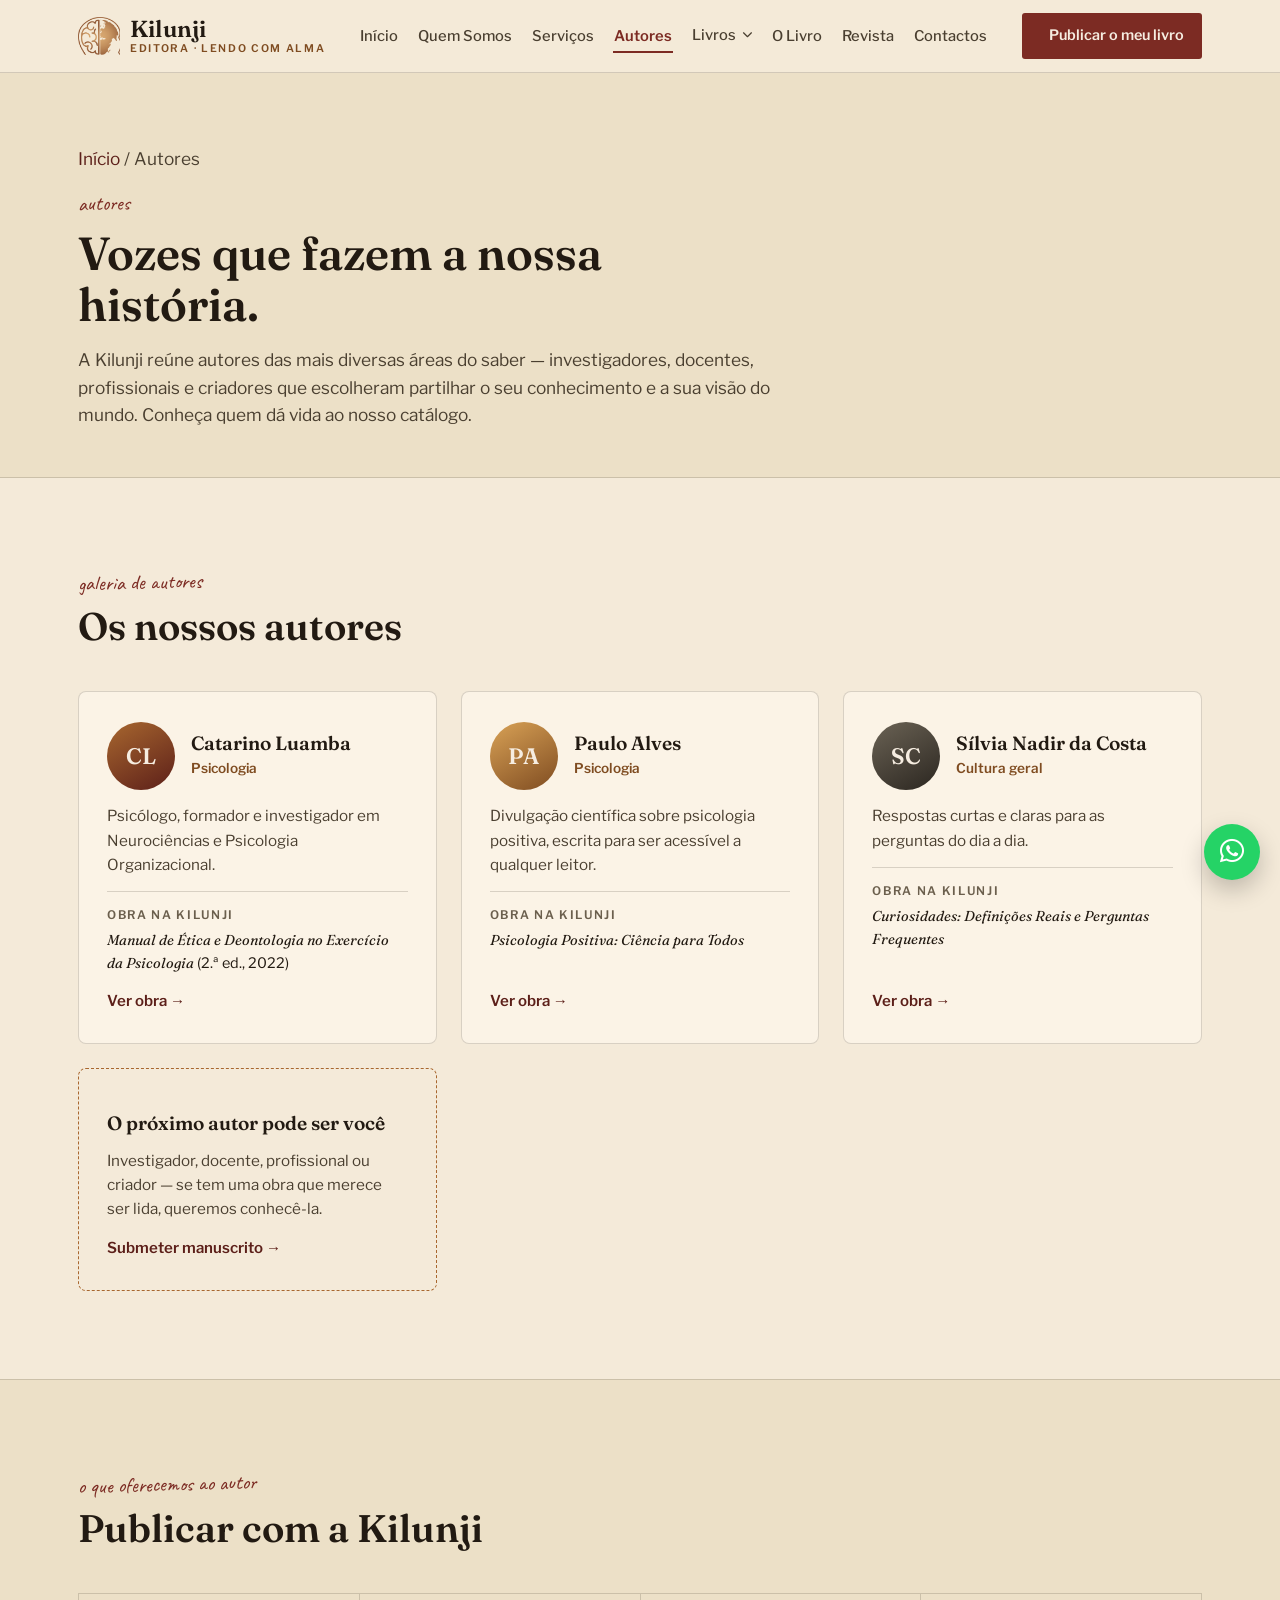
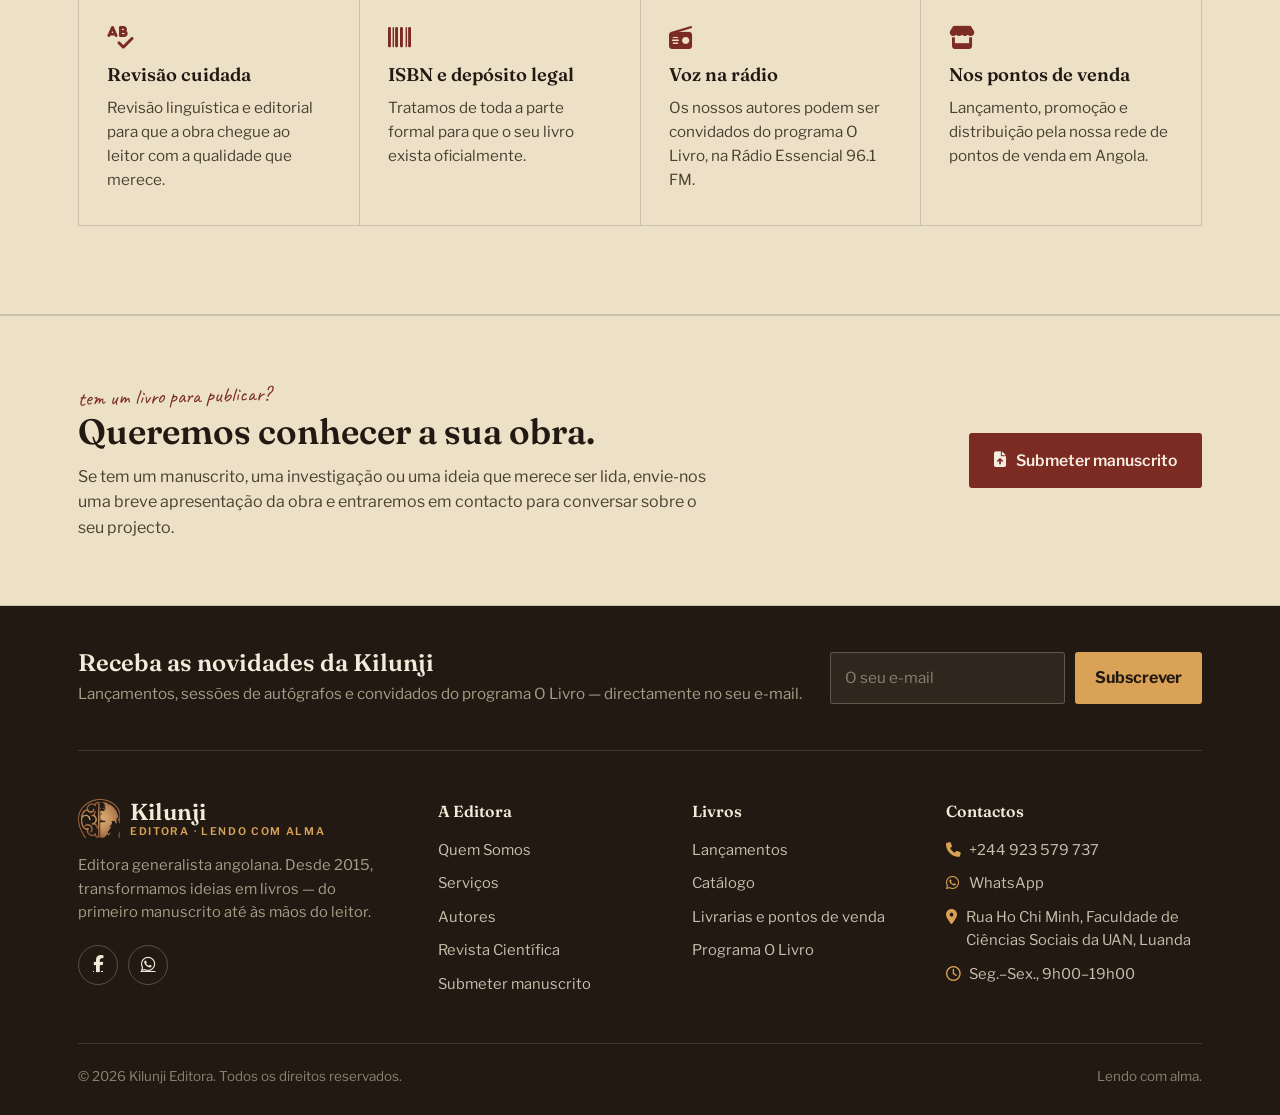
==== autores.html @ 5f930345 "Novas funcionalidades do documento" ====
<!DOCTYPE html>
<html lang="pt-AO">
<head>
<meta charset="UTF-8">
<meta name="viewport" content="width=device-width, initial-scale=1.0">
<title>Autores | Kilunji Editora</title>
<meta name="description" content="Conheça os autores da Kilunji Editora — investigadores, docentes, profissionais e criadores. Tem um livro para publicar? Submeta o seu manuscrito.">
<meta name="theme-color" content="#221a12">
<meta property="og:type" content="website">
<meta property="og:site_name" content="Kilunji Editora">
<meta property="og:locale" content="pt_AO">
<meta property="og:title" content="Autores | Kilunji Editora">
<meta property="og:description" content="Conheça os autores da Kilunji Editora — investigadores, docentes, profissionais e criadores. Tem um livro para publicar? Submeta o seu manuscrito.">
<meta property="og:image" content="assets/img/logo-icon.png">
<link rel="icon" type="image/png" href="assets/img/favicon.png">
<link rel="preconnect" href="https://fonts.googleapis.com">
<link rel="preconnect" href="https://fonts.gstatic.com" crossorigin>
<link href="https://fonts.googleapis.com/css2?family=Fraunces:ital,opsz,wght@0,9..144,400;0,9..144,500;0,9..144,600;1,9..144,500&family=Libre+Franklin:wght@400;500;600;700&family=Caveat:wght@500;600&display=swap" rel="stylesheet">
<link rel="stylesheet" href="https://cdnjs.cloudflare.com/ajax/libs/font-awesome/6.5.2/css/all.min.css" referrerpolicy="no-referrer">
<link rel="stylesheet" href="assets/css/style.css">
</head>
<body>
<a class="skip-link" href="#conteudo">Saltar para o conteúdo</a>
<header class="site-header">
  <nav class="nav" aria-label="Menu principal">
    <a href="index.html" class="brand" aria-label="Kilunji Editora — página inicial">
      <img class="brand-icon" src="assets/img/logo-icon.png" alt="" width="42" height="38">
      <span class="brand-text"><b>Kilunji</b><small>Editora · lendo com alma</small></span>
    </a>
    <ul class="nav-links" id="navLinks">
      <li><a href="index.html">Início</a></li>
      <li><a href="sobre.html">Quem Somos</a></li>
      <li><a href="servicos.html">Serviços</a></li>
      <li><a href="autores.html" class="active" aria-current="page">Autores</a></li>
      <li class="has-sub">
        <button type="button" class="sub-toggle" aria-expanded="false" aria-controls="sub-livros">Livros <i class="fa-solid fa-chevron-down" aria-hidden="true"></i></button>
        <ul class="sub-menu" id="sub-livros">
          <li><a href="lancamentos.html"><i class="fa-solid fa-star" aria-hidden="true"></i><span>Lançamentos<small>Novidades e destaques</small></span></a></li>
          <li><a href="catalogo.html"><i class="fa-solid fa-book-open" aria-hidden="true"></i><span>Catálogo completo<small>Todos os títulos Kilunji</small></span></a></li>
          <li><a href="livrarias.html"><i class="fa-solid fa-mug-hot" aria-hidden="true"></i><span>Livrarias e pontos de venda<small>Books and Coffee e parceiros</small></span></a></li>
        </ul>
      </li>
      <li><a href="programa-o-livro.html">O Livro</a></li>
      <li><a href="revista.html">Revista</a></li>
      <li><a href="contacto.html">Contactos</a></li>
      <li class="mobile-cta"><a href="submeter-livro.html"><i class="fa-solid fa-feather-pointer" aria-hidden="true"></i> Publicar o meu livro</a></li>
    </ul>
    <a class="nav-cta" href="submeter-livro.html"><i class="fa-solid fa-feather-pointer" aria-hidden="true"></i> Publicar o meu livro</a>
    <button type="button" class="burger" id="burgerBtn" aria-label="Abrir menu" aria-expanded="false" aria-controls="navLinks">
      <i class="fa-solid fa-bars" aria-hidden="true"></i>
    </button>
  </nav>
</header>

<main id="conteudo">

  <div class="page-hero">
    <div class="wrap">
      <p class="breadcrumb"><a href="index.html">Início</a> / Autores</p>
      <span class="kicker">autores</span>
      <h1>Vozes que fazem a nossa história.</h1>
      <p>A Kilunji reúne autores das mais diversas áreas do saber — investigadores, docentes, profissionais e criadores que escolheram partilhar o seu conhecimento e a sua visão do mundo. Conheça quem dá vida ao nosso catálogo.</p>
    </div>
  </div>

  <section>
    <div class="wrap">
      <div class="section-head">
        <span class="kicker">galeria de autores</span>
        <h2>Os nossos autores</h2>
      </div>

      <div class="author-grid">

        <article class="author-card" id="catarino-luamba">
          <div class="author-top">
            <div class="avatar" aria-hidden="true">CL</div>
            <div>
              <h3>Catarino Luamba</h3>
              <p class="area">Psicologia</p>
            </div>
          </div>
          <p class="bio">Psicólogo, formador e investigador em Neurociências e Psicologia Organizacional.</p>
          <p class="works"><span>Obra na Kilunji</span><em>Manual de Ética e Deontologia no Exercício da Psicologia</em> (2.ª ed., 2022)</p>
          <a class="link-arrow" href="lancamentos.html">Ver obra →</a>
        </article>

        <article class="author-card" id="paulo-alves">
          <div class="author-top">
            <div class="avatar" aria-hidden="true" style="background:linear-gradient(150deg, var(--gold), var(--bronze-deep));">PA</div>
            <div>
              <h3>Paulo Alves</h3>
              <p class="area">Psicologia</p>
            </div>
          </div>
          <p class="bio">Divulgação científica sobre psicologia positiva, escrita para ser acessível a qualquer leitor.</p>
          <p class="works"><span>Obra na Kilunji</span><em>Psicologia Positiva: Ciência para Todos</em></p>
          <a class="link-arrow" href="catalogo.html?q=Paulo%20Alves">Ver obra →</a>
        </article>

        <article class="author-card" id="silvia-nadir-da-costa">
          <div class="author-top">
            <div class="avatar" aria-hidden="true" style="background:linear-gradient(150deg, #6b6355, #2b2620);">SC</div>
            <div>
              <h3>Sílvia Nadir da Costa</h3>
              <p class="area">Cultura geral</p>
            </div>
          </div>
          <p class="bio">Respostas curtas e claras para as perguntas do dia a dia.</p>
          <p class="works"><span>Obra na Kilunji</span><em>Curiosidades: Definições Reais e Perguntas Frequentes</em></p>
          <a class="link-arrow" href="catalogo.html?q=Curiosidades">Ver obra →</a>
        </article>

        <article class="author-card invite">
          <i class="fa-solid fa-feather-pointer" aria-hidden="true"></i>
          <h3>O próximo autor pode ser você</h3>
          <p class="bio">Investigador, docente, profissional ou criador — se tem uma obra que merece ser lida, queremos conhecê-la.</p>
          <a class="link-arrow" href="submeter-livro.html">Submeter manuscrito →</a>
        </article>

      </div>
    </div>
  </section>

  <section class="section-alt">
    <div class="wrap">
      <div class="section-head">
        <span class="kicker">o que oferecemos ao autor</span>
        <h2>Publicar com a Kilunji</h2>
      </div>
      <div class="teaser-grid">
        <div class="teaser">
          <i class="fa-solid fa-spell-check" aria-hidden="true"></i>
          <h3>Revisão cuidada</h3>
          <p>Revisão linguística e editorial para que a obra chegue ao leitor com a qualidade que merece.</p>
        </div>
        <div class="teaser">
          <i class="fa-solid fa-barcode" aria-hidden="true"></i>
          <h3>ISBN e depósito legal</h3>
          <p>Tratamos de toda a parte formal para que o seu livro exista oficialmente.</p>
        </div>
        <div class="teaser">
          <i class="fa-solid fa-radio" aria-hidden="true"></i>
          <h3>Voz na rádio</h3>
          <p>Os nossos autores podem ser convidados do programa O Livro, na Rádio Essencial 96.1 FM.</p>
        </div>
        <div class="teaser">
          <i class="fa-solid fa-store" aria-hidden="true"></i>
          <h3>Nos pontos de venda</h3>
          <p>Lançamento, promoção e distribuição pela nossa rede de pontos de venda em Angola.</p>
        </div>
      </div>
    </div>
  </section>

  <section class="cta-band tight">
    <div class="wrap cta-box">
      <div>
        <span class="kicker">tem um livro para publicar?</span>
        <h2>Queremos conhecer a sua obra.</h2>
        <p>Se tem um manuscrito, uma investigação ou uma ideia que merece ser lida, envie-nos uma breve apresentação da obra e entraremos em contacto para conversar sobre o seu projecto.</p>
      </div>
      <div class="btn-actions">
        <a class="btn btn-wine" href="submeter-livro.html"><i class="fa-solid fa-file-arrow-up" aria-hidden="true"></i> Submeter manuscrito</a>
      </div>
    </div>
  </section>

</main>

<footer class="site-footer">
  <div class="wrap">

    <div class="newsletter" id="novidades">
      <div class="newsletter-inner">
        <div>
          <h2>Receba as novidades da Kilunji</h2>
          <p>Lançamentos, sessões de autógrafos e convidados do programa O Livro — directamente no seu e-mail.</p>
        </div>
        <form action="https://formsubmit.co/wilsonvicentelucas@gmail.com" method="POST" data-next="obrigado.html?tipo=novidades">
          <input type="hidden" name="_subject" value="Nova subscrição de novidades — Kilunji">
          <input type="hidden" name="_template" value="table">
          <input type="hidden" name="_captcha" value="false">
          <input type="hidden" name="_next" value="obrigado.html?tipo=novidades">
          <input type="text" name="_honey" class="hp-field" tabindex="-1" autocomplete="off" aria-hidden="true">
          <label for="newsletterEmail" class="visually-hidden">O seu e-mail</label>
          <input type="email" id="newsletterEmail" name="E-mail para novidades" required placeholder="O seu e-mail">
          <button type="submit">Subscrever</button>
        </form>
      </div>
    </div>

    <div class="foot-grid">
      <div class="foot-brand">
        <a href="index.html" class="brand" aria-label="Kilunji Editora — página inicial">
          <img class="brand-icon" src="assets/img/logo-icon.png" alt="" width="42" height="38">
          <span class="brand-text"><b>Kilunji</b><small>Editora · lendo com alma</small></span>
        </a>
        <p>Editora generalista angolana. Desde 2015, transformamos ideias em livros — do primeiro manuscrito até às mãos do leitor.</p>
        <div class="foot-social">
          <a href="https://www.facebook.com/share/19PNBQKD8v/?mibextid=wwXIfr" target="_blank" rel="noopener" aria-label="Facebook da Kilunji"><i class="fa-brands fa-facebook-f"></i></a>
          <a href="https://wa.me/244923579737" target="_blank" rel="noopener" aria-label="WhatsApp da Kilunji"><i class="fa-brands fa-whatsapp"></i></a>
          <!-- Acrescentar quando os links estiverem disponíveis:
          <a href="#" target="_blank" rel="noopener" aria-label="Instagram da Kilunji"><i class="fa-brands fa-instagram"></i></a>
          <a href="#" target="_blank" rel="noopener" aria-label="LinkedIn da Kilunji"><i class="fa-brands fa-linkedin-in"></i></a>
          <a href="#" target="_blank" rel="noopener" aria-label="Programa O Livro no YouTube"><i class="fa-brands fa-youtube"></i></a>
          <a href="#" target="_blank" rel="noopener" aria-label="Programa O Livro no Spotify"><i class="fa-brands fa-spotify"></i></a>
          -->
        </div>
      </div>
      <div>
        <h5>A Editora</h5>
        <ul>
          <li><a href="sobre.html">Quem Somos</a></li>
          <li><a href="servicos.html">Serviços</a></li>
          <li><a href="autores.html">Autores</a></li>
          <li><a href="revista.html">Revista Científica</a></li>
          <li><a href="submeter-livro.html">Submeter manuscrito</a></li>
        </ul>
      </div>
      <div>
        <h5>Livros</h5>
        <ul>
          <li><a href="lancamentos.html">Lançamentos</a></li>
          <li><a href="catalogo.html">Catálogo</a></li>
          <li><a href="livrarias.html">Livrarias e pontos de venda</a></li>
          <li><a href="programa-o-livro.html">Programa O Livro</a></li>
        </ul>
      </div>
      <div>
        <h5>Contactos</h5>
        <ul class="contact-list">
          <li><a href="tel:+244923579737"><i class="fa-solid fa-phone"></i> +244 923 579 737</a></li>
          <li><a href="https://wa.me/244923579737" target="_blank" rel="noopener"><i class="fa-brands fa-whatsapp"></i> WhatsApp</a></li>
          <li><a href="contacto.html#mapa"><i class="fa-solid fa-location-dot"></i> Rua Ho Chi Minh, Faculdade de Ciências Sociais da UAN, Luanda</a></li>
          <li><a href="contacto.html"><i class="fa-regular fa-clock"></i> Seg.–Sex., 9h00–19h00</a></li>
        </ul>
      </div>
    </div>
    <div class="foot-bottom">
      <span>© <span data-year>2026</span> Kilunji Editora. Todos os direitos reservados.</span>
      <span>Lendo com alma.</span>
    </div>
  </div>
</footer>

<a class="wa-float" href="https://wa.me/244923579737" target="_blank" rel="noopener" aria-label="Falar connosco pelo WhatsApp"><i class="fa-brands fa-whatsapp"></i></a>

<script src="assets/js/main.js" defer></script>
</body>
</html>
---- assets/css/style.css ----
/* =========================================================
   KILUNJI EDITORA — Lendo com alma
   Folha de estilos principal
   ========================================================= */

:root{
  --paper: #f4ead9;
  --paper-deep: #ece0c7;
  --paper-shadow: #ddccac;
  --paper-light: #fbf3e6;
  --ink: #221a12;
  --ink-soft: #4a3f30;
  --ink-mute: #6b5f4d;
  --bronze: #a8672f;
  --bronze-deep: #7f4c21;
  --gold: #d9a256;
  --wine: #7c2b23;
  --wine-deep: #5c1f19;
  --green: #2f6b3a;
  --line: rgba(34,26,18,0.16);
  --line-dark: rgba(244,234,217,0.18);
  --on-dark: #d8cfbf;
  --on-dark-mute: #a89d89;
  --max: 1180px;
  --header-h: 72px;
}

*{box-sizing:border-box;}
html{scroll-behavior:smooth; scroll-padding-top:calc(var(--header-h) + 16px);}
body{
  margin:0;
  background:var(--paper);
  color:var(--ink);
  font-family:'Libre Franklin', sans-serif;
  font-size:16px;
  line-height:1.6;
  -webkit-font-smoothing:antialiased;
}
img{max-width:100%; display:block;}
a{color:inherit;}
h1,h2,h3,h4{
  font-family:'Fraunces', serif;
  font-weight:600;
  line-height:1.1;
  margin:0;
  color:var(--ink);
}
p{margin:0;}
.wrap{max-width:var(--max); margin:0 auto; padding:0 28px;}
@media (max-width:560px){ .wrap{padding:0 18px;} }
.script{font-family:'Caveat', cursive; font-weight:600;}
.visually-hidden{position:absolute !important; width:1px; height:1px; padding:0; margin:-1px; overflow:hidden; clip:rect(0,0,0,0); white-space:nowrap; border:0;}

a:focus-visible, button:focus-visible, input:focus-visible, select:focus-visible, textarea:focus-visible, summary:focus-visible{
  outline:2px solid var(--bronze-deep);
  outline-offset:3px;
}

@media (prefers-reduced-motion: reduce){
  *{animation-duration:0.001ms !important; animation-iteration-count:1 !important; transition-duration:0.001ms !important; scroll-behavior:auto !important;}
}

.skip-link{
  position:absolute; left:16px; top:-60px; z-index:100;
  background:var(--ink); color:var(--paper); padding:10px 16px; border-radius:3px; text-decoration:none; font-weight:600;
}
.skip-link:focus{top:12px;}

/* ============ HEADER ============ */
.site-header{
  position:sticky; top:0; z-index:50;
  background:rgba(244,234,217,0.95);
  backdrop-filter:blur(6px);
  border-bottom:1px solid var(--line);
  transition:box-shadow .2s ease;
}
.site-header.scrolled{box-shadow:0 6px 24px rgba(34,26,18,0.08);}
.nav{
  display:flex; align-items:center; justify-content:space-between;
  padding:12px 28px; min-height:var(--header-h);
  max-width:var(--max); margin:0 auto;
  gap:20px;
}
.brand{display:flex; align-items:center; gap:10px; text-decoration:none; flex-shrink:0;}
.brand-icon{width:42px; height:auto;}
.brand-text{display:flex; flex-direction:column; line-height:1;}
.brand-text b{font-family:'Fraunces', serif; font-weight:600; font-size:1.45rem; letter-spacing:0.2px; color:var(--ink);}
.brand-text small{font-size:0.66rem; letter-spacing:0.16em; text-transform:uppercase; color:var(--bronze-deep); margin-top:4px; font-weight:600;}

.nav-links{display:flex; align-items:center; gap:18px; list-style:none; margin:0; padding:0;}
.nav-links > li{position:relative;}
.nav-links > li > a, .sub-toggle{white-space:nowrap;}
.nav-links a, .sub-toggle{
  text-decoration:none; font-size:0.92rem; font-weight:500; color:var(--ink-soft);
  padding:6px 1px; border-bottom:2px solid transparent;
  font-family:'Libre Franklin', sans-serif;
}
.nav-links > li > a:hover, .sub-toggle:hover{color:var(--wine); border-color:var(--wine);}
.nav-links a.active, .sub-toggle.active{color:var(--wine); border-color:var(--wine); font-weight:600;}

.sub-toggle{background:none; border-top:none; border-left:none; border-right:none; cursor:pointer; display:inline-flex; align-items:center; gap:6px;}
.sub-toggle i{font-size:0.65rem; transition:transform .2s ease;}
.has-sub.open .sub-toggle i{transform:rotate(180deg);}
.sub-menu{
  list-style:none; margin:0; padding:8px;
  position:absolute; top:calc(100% + 12px); left:-16px; min-width:260px;
  background:var(--paper-light); border:1px solid var(--line); border-radius:6px;
  box-shadow:0 18px 40px rgba(34,26,18,0.14);
  opacity:0; visibility:hidden; transform:translateY(-6px);
  transition:opacity .16s ease, transform .16s ease, visibility .16s;
}
.sub-menu::before{content:""; position:absolute; top:-14px; left:0; right:0; height:14px;}
.has-sub.open .sub-menu{opacity:1; visibility:visible; transform:none;}
@media (hover:hover) and (min-width:1081px){
  .has-sub:hover .sub-menu{opacity:1; visibility:visible; transform:none;}
}
.sub-menu a{
  display:flex; gap:12px; align-items:flex-start; padding:10px 12px; border-radius:4px; border:none;
  color:var(--ink);
}
.sub-menu a i{color:var(--bronze); width:18px; margin-top:3px; text-align:center;}
.sub-menu a span{display:flex; flex-direction:column; font-weight:600; font-size:0.92rem;}
.sub-menu a small{font-weight:400; color:var(--ink-mute); font-size:0.8rem; margin-top:2px;}
.sub-menu a:hover, .sub-menu a.active{background:var(--paper-deep); color:var(--wine);}

.nav-cta{
  display:inline-flex; align-items:center; gap:9px;
  background:var(--wine); color:#f6ede1;
  padding:11px 18px; border-radius:3px;
  text-decoration:none; font-weight:600; font-size:0.9rem;
  white-space:nowrap;
}
.nav-cta:hover{background:var(--wine-deep);}
.burger{display:none; background:none; border:none; cursor:pointer; padding:8px; font-size:1.4rem; color:var(--ink);}
.nav-links .mobile-cta{display:none;}

@media (max-width:1080px){
  .nav-links{
    position:fixed; top:var(--header-h); left:0; right:0;
    background:var(--paper);
    flex-direction:column; align-items:stretch; gap:0;
    border-bottom:1px solid var(--line);
    max-height:0; overflow-y:auto;
    transition:max-height .25s ease;
    box-shadow:0 18px 30px rgba(34,26,18,0.12);
  }
  .nav-links.open{max-height:calc(100vh - var(--header-h));}
  .nav-links > li > a, .sub-toggle{display:flex; width:100%; padding:14px 28px; border-bottom:1px solid var(--line); font-size:1rem;}
  .nav-links > li > a.active{border-bottom-color:var(--line); background:var(--paper-deep);}
  .sub-toggle{justify-content:space-between; pointer-events:none;}
  .sub-toggle i{display:none;}
  .sub-toggle.active{border-bottom-color:var(--line);}
  .sub-menu{position:static; opacity:1; visibility:visible; transform:none; box-shadow:none; border:none; border-radius:0; background:var(--paper-deep); padding:4px 0; min-width:0;}
  .sub-menu::before{display:none;}
  .sub-menu a{padding:12px 28px 12px 40px; border-radius:0;}
  .nav-cta{display:none;}
  .nav-links .mobile-cta{display:block; padding:18px 28px;}
  .nav-links .mobile-cta a{background:var(--wine); color:#f6ede1; text-align:center; border-radius:3px; border:none; display:flex; align-items:center; justify-content:center; gap:8px; padding:14px; font-weight:600;}
  .burger{display:block;}
}
@media (max-width:560px){
  .nav{padding:10px 18px;}
  .brand-text small{letter-spacing:0.1em;}
}

/* ============ BOTÕES ============ */
.btn{
  display:inline-flex; align-items:center; justify-content:center; gap:10px;
  padding:14px 24px; border-radius:3px; text-decoration:none; cursor:pointer;
  font-family:'Libre Franklin', sans-serif; font-weight:600; font-size:0.98rem; border:1px solid transparent;
  transition:background .15s ease, color .15s ease, border-color .15s ease;
}
.btn-primary{background:var(--ink); color:var(--paper);}
.btn-primary:hover{background:#000;}
.btn-wine{background:var(--wine); color:#f6ede1;}
.btn-wine:hover{background:var(--wine-deep);}
.btn-ghost{border-color:var(--ink); color:var(--ink); background:transparent;}
.btn-ghost:hover{background:var(--ink); color:var(--paper);}
.btn-light{background:var(--paper); color:var(--ink);}
.btn-light:hover{background:#fff;}
.btn-ghost-light{border-color:rgba(244,234,217,0.6); color:var(--paper); background:transparent;}
.btn-ghost-light:hover{background:var(--paper); color:var(--ink);}
.btn-sm{padding:10px 16px; font-size:0.9rem;}
.btn-actions, .hero-actions{margin-top:32px; display:flex; gap:14px; flex-wrap:wrap;}
.link-arrow{color:var(--wine-deep); font-weight:600; font-size:0.94rem; text-decoration:none;}
.link-arrow:hover{text-decoration:underline;}

/* ============ HERO (início) ============ */
.hero{padding:76px 0 70px; position:relative; overflow:hidden;}
.hero-grid{display:grid; grid-template-columns:1.1fr 0.9fr; gap:56px; align-items:center;}
.eyebrow-mark{
  font-family:'Caveat', cursive; font-size:1.4rem; color:var(--wine); font-weight:600;
  display:inline-block; margin-bottom:8px; transform:rotate(-2deg);
}
.hero h1{font-size:clamp(2.3rem, 4.6vw, 3.6rem); max-width:16ch;}
.hero h1 em{font-style:italic; color:var(--bronze-deep); font-weight:500;}
.hero-lede{margin-top:22px; font-size:1.13rem; color:var(--ink-soft); max-width:50ch;}

.shelf-wrap{position:relative;}
.shelf{
  display:flex; align-items:flex-end; gap:6px;
  background:linear-gradient(180deg, var(--paper-deep), var(--paper-shadow));
  border-radius:6px; padding:26px 22px 0; height:360px; position:relative;
  box-shadow: inset 0 -8px 0 rgba(34,26,18,0.12);
}
.spine{
  flex:1; border-radius:3px 3px 0 0; display:flex; align-items:flex-start; justify-content:center;
  padding-top:16px; color:#f4ead9; font-family:'Fraunces', serif; font-weight:600; font-size:0.8rem;
  text-align:center; writing-mode:vertical-rl; letter-spacing:0.4px;
  position:relative; transition:transform .18s ease; text-decoration:none;
}
a.spine:hover, a.spine:focus-visible{transform:translateY(-10px);}
.spine small{writing-mode:vertical-rl; font-family:'Libre Franklin',sans-serif; font-weight:400; font-size:0.66rem; opacity:0.85; margin-top:8px;}
.spine.h1{height:88%;} .spine.h2{height:96%;} .spine.h3{height:80%;} .spine.h4{height:92%;} .spine.h5{height:72%;}
.s1{background:linear-gradient(180deg, var(--wine), var(--wine-deep));}
.s2{background:linear-gradient(180deg, var(--bronze), var(--bronze-deep));}
.s3{background:linear-gradient(180deg, #3a3a3a, #1c1c1c);}
.s4{background:linear-gradient(180deg, var(--gold), var(--bronze));}
.s5{background:linear-gradient(180deg, #6b6355, #443f35);}
.shelf-caption{margin-top:16px; text-align:center; font-size:0.88rem; color:var(--ink-soft);}
.shelf-caption a{color:var(--wine-deep); font-weight:600;}

/* ============ PAGE HERO (páginas internas) ============ */
.page-hero{padding:56px 0 48px; border-bottom:1px solid var(--line); background:var(--paper-deep);}
.page-hero .kicker{margin-bottom:8px;}
.page-hero h1{font-size:clamp(2rem, 4vw, 2.9rem); max-width:22ch;}
.page-hero p{margin-top:16px; color:var(--ink-soft); font-size:1.08rem; max-width:62ch;}
.page-hero .hero-actions{margin-top:28px;}
.breadcrumb{font-size:0.86rem; color:var(--ink-soft); margin-bottom:14px;}
.breadcrumb a{color:var(--wine-deep); text-decoration:none;}
.breadcrumb a:hover{text-decoration:underline;}
.page-hero.on-dark{background:var(--ink); border-bottom:1px solid var(--line-dark);}
.page-hero.on-dark h1{color:var(--paper);}
.page-hero.on-dark p{color:var(--on-dark);}
.page-hero.on-dark .kicker{color:var(--gold);}
.page-hero.on-dark .breadcrumb, .page-hero.on-dark .breadcrumb a{color:#cabfae;}

/* ============ SECÇÕES ============ */
section{padding:88px 0;}
section.tight{padding:64px 0;}
.section-alt{background:var(--paper-deep); border-top:1px solid var(--line); border-bottom:1px solid var(--line);}
.section-dark{background:var(--ink); color:var(--paper);}
.section-dark h2, .section-dark h3{color:var(--paper);}
.section-dark p{color:var(--on-dark);}
.section-dark .kicker{color:var(--gold);}
.section-head{max-width:660px; margin-bottom:44px;}
.section-head.center{margin-left:auto; margin-right:auto; text-align:center;}
.section-head-row{display:flex; justify-content:space-between; align-items:flex-end; gap:24px; flex-wrap:wrap; margin-bottom:40px;}
.section-head-row .section-head{margin-bottom:0;}
.kicker{font-family:'Caveat', cursive; color:var(--wine); font-size:1.3rem; transform:rotate(-1.5deg); display:inline-block;}
.section-head h2{font-size:clamp(1.8rem, 3vw, 2.5rem); margin-top:6px;}
.section-head p{margin-top:16px; color:var(--ink-soft); font-size:1.05rem;}
.section-dark .section-head p{color:var(--on-dark);}
.lead{font-size:1.12rem; color:var(--ink-soft);}
.prose p{margin-bottom:18px; color:var(--ink-soft); font-size:1.05rem;}
.prose p:last-child{margin-bottom:0;}

/* ============ FAIXA DE NÚMEROS ============ */
.facts{background:var(--ink); color:var(--paper); padding:0;}
.facts-grid{display:grid; grid-template-columns:repeat(4,1fr);}
.fact{padding:38px 28px; border-right:1px solid var(--line-dark);}
.fact:last-child{border-right:none;}
.fact i{color:var(--gold); font-size:1.3rem; margin-bottom:14px; display:block;}
.fact b{display:block; font-family:'Fraunces', serif; font-size:1.3rem; font-weight:600; color:var(--paper); line-height:1.2;}
.fact span{display:block; margin-top:8px; font-size:0.92rem; color:var(--on-dark-mute);}
@media (max-width:900px){
  .facts-grid{grid-template-columns:repeat(2,1fr);}
  .fact:nth-child(2){border-right:none;}
  .fact:nth-child(-n+2){border-bottom:1px solid var(--line-dark);}
}
@media (max-width:520px){
  .facts-grid{grid-template-columns:1fr;}
  .fact{border-right:none; border-bottom:1px solid var(--line-dark);}
  .fact:last-child{border-bottom:none;}
}

/* ============ RAZÕES ============ */
.reasons{display:grid; grid-template-columns:repeat(3,1fr); gap:0; border-top:1px solid var(--line);}
.reason{padding:34px 32px 34px 0; margin-right:32px; border-right:1px solid var(--line);}
.reason:last-child{border-right:none; margin-right:0;}
.reason-num{font-family:'Fraunces', serif; font-style:italic; font-size:2.6rem; color:var(--bronze); line-height:1; display:block; margin-bottom:16px;}
.reason h3{font-size:1.25rem; margin-bottom:10px;}
.reason p{color:var(--ink-soft);}
@media (max-width:860px){
  .reasons{grid-template-columns:1fr;}
  .reason{border-right:none; margin-right:0; padding-right:0; border-bottom:1px solid var(--line);}
  .reason:last-child{border-bottom:none;}
}

/* ============ GRELHAS GENÉRICAS (teasers) ============ */
.teaser-grid{display:grid; grid-template-columns:repeat(4,1fr); gap:0; border-top:1px solid var(--line); border-left:1px solid var(--line);}
.teaser-grid.cols-3{grid-template-columns:repeat(3,1fr);}
.teaser-grid.cols-2{grid-template-columns:repeat(2,1fr);}
.teaser{padding:32px 28px; border-right:1px solid var(--line); border-bottom:1px solid var(--line);}
.teaser > i{font-size:1.45rem; color:var(--wine); margin-bottom:16px; display:block;}
.teaser h3{font-size:1.15rem; margin-bottom:10px;}
.teaser p{color:var(--ink-soft); font-size:0.95rem;}
.teaser p + a{margin-top:16px; display:inline-block;}
.teaser a{color:var(--wine-deep); font-weight:600; font-size:0.92rem; text-decoration:none;}
.teaser a:hover{text-decoration:underline;}
@media (max-width:960px){
  .teaser-grid, .teaser-grid.cols-3{grid-template-columns:repeat(2,1fr);}
}
@media (max-width:560px){
  .teaser-grid, .teaser-grid.cols-3, .teaser-grid.cols-2{grid-template-columns:1fr;}
}

/* ============ SERVIÇOS ============ */
.svc-grid{display:grid; grid-template-columns:repeat(2,1fr); gap:0; border-top:1px solid var(--line-dark);}
.svc{padding:34px 36px; border-bottom:1px solid var(--line-dark);}
.svc:nth-child(odd){border-right:1px solid var(--line-dark);}
.svc-head{display:flex; align-items:center; gap:14px; margin-bottom:16px;}
.svc-head i{font-size:1.35rem; color:var(--gold); width:44px; height:44px; border:1px solid rgba(217,162,86,0.45); border-radius:50%; display:flex; align-items:center; justify-content:center; flex-shrink:0;}
.svc h3{color:var(--gold); font-size:1.3rem;}
.svc ul{margin:0; padding:0; list-style:none;}
.svc li{margin-bottom:9px; padding-left:24px; position:relative; color:var(--on-dark);}
.svc li::before{content:"—"; position:absolute; left:0; color:var(--gold);}
@media (max-width:780px){
  .svc-grid{grid-template-columns:1fr;}
  .svc:nth-child(odd){border-right:none;}
  .svc{padding:28px 0;}
}

/* Serviços — versão compacta (início) */
.svc-mini{display:grid; grid-template-columns:repeat(4,1fr); gap:14px;}
.svc-mini a{
  display:flex; flex-direction:column; gap:10px; padding:22px 20px; text-decoration:none;
  background:var(--paper-light); border:1px solid var(--line); border-radius:6px; transition:border-color .15s ease, transform .15s ease;
}
.svc-mini a:hover{border-color:var(--bronze); transform:translateY(-2px);}
.svc-mini i{font-size:1.25rem; color:var(--bronze);}
.svc-mini b{font-family:'Fraunces', serif; font-size:1.05rem; font-weight:600;}
.svc-mini span{font-size:0.86rem; color:var(--ink-mute); line-height:1.45;}
@media (max-width:960px){ .svc-mini{grid-template-columns:repeat(2,1fr);} }
@media (max-width:480px){ .svc-mini{grid-template-columns:1fr;} }

/* ============ ETAPAS ============ */
.steps-grid{display:grid; grid-template-columns:repeat(3,1fr); gap:0; border-top:1px solid var(--line); border-left:1px solid var(--line);}
.steps-grid.cols-4{grid-template-columns:repeat(4,1fr);}
.step{padding:32px 28px; border-right:1px solid var(--line); border-bottom:1px solid var(--line); position:relative;}
.step-num{
  font-family:'Fraunces', serif; font-size:0.85rem; color:var(--wine); font-weight:600;
  display:inline-block; margin-bottom:14px; letter-spacing:0.5px;
}
.step i{font-size:1.4rem; color:var(--bronze); margin-bottom:14px; display:block;}
.step h3{font-size:1.08rem; margin-bottom:8px;}
.step p{color:var(--ink-soft); font-size:0.94rem;}
@media (max-width:960px){ .steps-grid.cols-4{grid-template-columns:repeat(2,1fr);} }
@media (max-width:760px){ .steps-grid, .steps-grid.cols-4{grid-template-columns:1fr;} }

/* ============ QUEM SOMOS ============ */
.sobre-grid{display:grid; grid-template-columns:0.8fr 1.2fr; gap:64px; align-items:start;}
.sobre-mark{display:flex; justify-content:center; align-items:flex-start; padding-top:8px;}
.sobre-mark img{width:220px;}
.pull{
  font-family:'Fraunces', serif; font-style:italic; font-size:1.45rem; line-height:1.4;
  color:var(--wine-deep); border-left:3px solid var(--bronze); padding-left:24px; margin:0 0 28px;
}
.mv-grid{display:grid; grid-template-columns:1fr 1fr; gap:24px;}
.mv-card{background:var(--paper-light); border:1px solid var(--line); border-radius:8px; padding:36px 34px; position:relative; overflow:hidden;}
.mv-card .tag{font-size:0.75rem; letter-spacing:0.18em; text-transform:uppercase; font-weight:700; color:var(--bronze-deep);}
.mv-card h3{font-size:1.5rem; margin:10px 0 14px;}
.mv-card p{color:var(--ink-soft); font-size:1.05rem;}
.mv-card > i{position:absolute; right:-10px; bottom:-14px; font-size:6rem; color:var(--paper-deep);}
.mv-card > *:not(i){position:relative;}
@media (max-width:780px){ .mv-grid{grid-template-columns:1fr;} }

.partners{display:grid; grid-template-columns:repeat(4,1fr); gap:14px;}
.partner{
  display:flex; gap:14px; align-items:flex-start; padding:22px 20px;
  border:1px solid var(--line); border-radius:6px; background:var(--paper-light);
}
.partner i{font-size:1.2rem; color:var(--bronze); margin-top:3px;}
.partner b{font-family:'Fraunces', serif; font-size:1rem; font-weight:600; line-height:1.3; display:block;}
.partner span{display:block; margin-top:4px; font-size:0.84rem; color:var(--ink-mute);}
@media (max-width:960px){ .partners{grid-template-columns:repeat(2,1fr);} }
@media (max-width:520px){ .partners{grid-template-columns:1fr;} }

@media (max-width:900px){
  .hero-grid{grid-template-columns:1fr;}
  .sobre-grid{grid-template-columns:1fr; gap:32px;}
  .sobre-mark{padding-top:0;}
  .sobre-mark img{width:140px;}
}

/* ============ CAPAS DE LIVRO (CSS) ============ */
.cover{
  aspect-ratio:2/3; width:100%;
  border-radius:3px 7px 7px 3px; padding:22px 18px 18px 26px;
  display:flex; flex-direction:column; justify-content:space-between;
  color:#f6ede1; position:relative; overflow:hidden;
  box-shadow:0 14px 28px rgba(34,26,18,0.22), inset 7px 0 0 rgba(0,0,0,0.18), inset 9px 0 0 rgba(255,255,255,0.08);
}
.cover::after{content:""; position:absolute; inset:0; background:linear-gradient(115deg, rgba(255,255,255,0.10), transparent 45%); pointer-events:none;}
.cover .c-collection{font-size:0.62rem; letter-spacing:0.22em; text-transform:uppercase; opacity:0.8;}
.cover .c-title{font-family:'Fraunces', serif; font-weight:600; font-size:1.15rem; line-height:1.18; margin-top:10px;}
.cover .c-author{font-size:0.72rem; letter-spacing:0.12em; text-transform:uppercase; opacity:0.9;}
.cover .c-foot{display:flex; justify-content:space-between; align-items:flex-end; gap:8px;}
.cover .c-mark{width:30px; opacity:0.95; filter:brightness(1.25);}
.cover.c-wine{background:linear-gradient(160deg, var(--wine), var(--wine-deep));}
.cover.c-bronze{background:linear-gradient(160deg, var(--bronze), var(--bronze-deep));}
.cover.c-ink{background:linear-gradient(160deg, #3a3a3a, #161310);}
.cover.c-gold{background:linear-gradient(160deg, var(--gold), var(--bronze)); color:#2a1c0e;}
.cover.c-gold .c-mark{filter:brightness(0.55);}
.cover.c-slate{background:linear-gradient(160deg, #6b6355, #3b362d);}
.cover.c-green{background:linear-gradient(160deg, #3d7a4a, #1f4a2a);}
.cover.lg .c-title{font-size:1.6rem;}
.cover.lg{padding:30px 26px 24px 34px;}

/* ============ LIVROS — cartões ============ */
.book-grid{display:grid; grid-template-columns:repeat(4,1fr); gap:28px;}
.book-grid.cols-3{grid-template-columns:repeat(3,1fr);}
.book-card{display:flex; flex-direction:column; gap:16px;}
.book-card .cover{transition:transform .18s ease;}
.book-card:hover .cover{transform:translateY(-4px) rotate(-0.6deg);}
.book-info h3{font-size:1.08rem; line-height:1.25;}
.book-info .author{color:var(--ink-mute); font-size:0.9rem; margin-top:4px;}
.book-info .note{color:var(--ink-soft); font-size:0.88rem; margin-top:8px;}
.book-tags{display:flex; flex-wrap:wrap; gap:6px; margin-top:10px;}
.tag-pill{
  display:inline-flex; align-items:center; gap:6px;
  font-size:0.76rem; color:var(--wine); border:1px solid rgba(124,43,35,0.5); border-radius:20px; padding:3px 11px;
}
.tag-pill.new{background:var(--wine); color:#f6ede1; border-color:var(--wine);}
.book-actions{margin-top:auto; display:flex; gap:10px; flex-wrap:wrap;}
@media (max-width:1000px){ .book-grid, .book-grid.cols-3{grid-template-columns:repeat(3,1fr);} }
@media (max-width:760px){ .book-grid, .book-grid.cols-3{grid-template-columns:repeat(2,1fr); gap:22px;} }
@media (max-width:420px){ .book-grid, .book-grid.cols-3{grid-template-columns:1fr;} .book-card .cover{max-width:240px;} }

/* Ficha de livro em destaque */
.featured{display:grid; grid-template-columns:320px 1fr; gap:56px; align-items:start;}
.featured .cover{max-width:320px;}
.featured h2, .featured h3.title{font-size:clamp(1.6rem, 2.8vw, 2.2rem);}
.featured .by{margin-top:10px; font-size:1.05rem; color:var(--ink-soft);}
.featured .by a{color:var(--wine-deep); font-weight:600; text-decoration:none;}
.featured .by a:hover{text-decoration:underline;}
.featured .synopsis{margin-top:20px; color:var(--ink-soft); font-size:1.04rem; max-width:60ch;}
.spec{display:grid; grid-template-columns:auto 1fr; gap:0; margin:26px 0 0; border-top:1px solid var(--line); max-width:560px;}
.spec dt, .spec dd{padding:11px 0; border-bottom:1px solid var(--line); margin:0; font-size:0.95rem;}
.spec dt{font-weight:600; color:var(--ink); padding-right:28px;}
.spec dd{color:var(--ink-soft);}
.price{font-family:'Fraunces', serif; font-size:1.6rem; font-weight:600; color:var(--wine);}
.price-row{display:flex; align-items:center; gap:22px; flex-wrap:wrap; margin-top:28px;}
@media (max-width:820px){
  .featured{grid-template-columns:1fr; gap:32px;}
  .featured .cover{max-width:240px;}
}

/* ============ CATÁLOGO — filtros ============ */
.filter-bar{display:flex; gap:16px; align-items:center; justify-content:space-between; flex-wrap:wrap; margin-bottom:36px; padding-bottom:24px; border-bottom:1px solid var(--line);}
.search-box{position:relative; flex:1; min-width:240px; max-width:420px;}
.search-box i{position:absolute; left:14px; top:50%; transform:translateY(-50%); color:var(--ink-mute);}
.search-box input{
  width:100%; padding:12px 14px 12px 40px; font:inherit; font-size:0.96rem; color:var(--ink);
  background:var(--paper-light); border:1px solid var(--line); border-radius:4px;
}
.search-box input:focus{outline:none; border-color:var(--bronze); box-shadow:0 0 0 3px rgba(168,103,47,0.15);}
.chips{display:flex; gap:8px; flex-wrap:wrap;}
.chip{
  font:inherit; font-size:0.86rem; font-weight:500; cursor:pointer;
  padding:8px 15px; border-radius:20px; border:1px solid var(--line); background:transparent; color:var(--ink-soft);
}
.chip:hover{border-color:var(--wine); color:var(--wine);}
.chip[aria-pressed="true"]{background:var(--ink); border-color:var(--ink); color:var(--paper);}
.result-count{font-size:0.9rem; color:var(--ink-mute); margin-bottom:22px;}
.empty-state{
  text-align:center; padding:48px 24px; border:1.5px dashed var(--paper-shadow); border-radius:8px; color:var(--ink-soft);
}
.empty-state i{font-size:1.8rem; color:var(--bronze); margin-bottom:12px; display:block;}
.empty-state h3{font-size:1.2rem; margin-bottom:8px;}
.empty-state .btn-actions{justify-content:center; margin-top:22px;}
[hidden]{display:none !important;}

/* ============ AGENDA (próximos lançamentos) ============ */
.agenda{border-top:1px solid var(--line);}
.agenda-row{display:grid; grid-template-columns:110px 1fr auto; gap:24px; align-items:center; padding:20px 0; border-bottom:1px solid var(--line);}
.agenda-date{font-family:'Fraunces', serif; text-align:center; border:1px solid var(--line); border-radius:6px; padding:8px 6px; background:var(--paper-light);}
.agenda-date b{display:block; font-size:1.6rem; line-height:1; color:var(--wine);}
.agenda-date span{font-size:0.78rem; text-transform:uppercase; letter-spacing:0.1em; color:var(--ink-mute);}

/* ============ AUTORES ============ */
.author-grid{display:grid; grid-template-columns:repeat(3,1fr); gap:24px;}
.author-card{
  background:var(--paper-light); border:1px solid var(--line); border-radius:8px; padding:30px 28px;
  display:flex; flex-direction:column; gap:14px;
}
.author-top{display:flex; gap:16px; align-items:center;}
.avatar{
  width:68px; height:68px; border-radius:50%; flex-shrink:0; overflow:hidden;
  display:flex; align-items:center; justify-content:center;
  font-family:'Fraunces', serif; font-weight:600; font-size:1.4rem; color:#f6ede1;
  background:linear-gradient(150deg, var(--bronze), var(--wine-deep));
}
.avatar img{width:100%; height:100%; object-fit:cover;}
.author-card h3{font-size:1.2rem;}
.author-card .area{font-size:0.85rem; color:var(--bronze-deep); font-weight:600; margin-top:3px;}
.author-card .bio{color:var(--ink-soft); font-size:0.95rem;}
.author-card .works{font-size:0.9rem; border-top:1px solid var(--line); padding-top:14px;}
.author-card .works span{display:block; font-size:0.74rem; letter-spacing:0.14em; text-transform:uppercase; color:var(--ink-mute); font-weight:600; margin-bottom:4px;}
.author-card .works em{font-family:'Fraunces', serif; font-style:italic; color:var(--ink);}
.author-card .link-arrow{margin-top:auto;}
.author-card.invite{background:transparent; border:1.5px dashed var(--bronze); justify-content:center; text-align:left;}
.author-card.invite i{font-size:1.6rem; color:var(--bronze);}
@media (max-width:960px){ .author-grid{grid-template-columns:repeat(2,1fr);} }
@media (max-width:600px){ .author-grid{grid-template-columns:1fr;} }

/* ============ LIVRARIAS / PONTOS DE VENDA ============ */
.split{display:grid; grid-template-columns:1.05fr 0.95fr; gap:56px; align-items:center;}
@media (max-width:900px){ .split{grid-template-columns:1fr; gap:36px;} }
.coffee-art{
  aspect-ratio:5/4; border-radius:8px; position:relative; overflow:hidden;
  background:
    radial-gradient(circle at 70% 30%, rgba(217,162,86,0.35), transparent 55%),
    linear-gradient(160deg, #3a2a1c, #1c140d);
  display:flex; align-items:center; justify-content:center; color:var(--gold);
}
.coffee-art i{font-size:5rem;}
.coffee-art .label{position:absolute; left:24px; bottom:22px; font-family:'Caveat', cursive; font-size:1.7rem; color:var(--paper);}
.pos-grid{display:grid; grid-template-columns:repeat(2,1fr); gap:20px;}
.pos-card{background:var(--paper-light); border:1px solid var(--line); border-radius:8px; padding:28px 26px;}
.pos-card h3{font-size:1.2rem; display:flex; gap:12px; align-items:center;}
.pos-card h3 i{color:var(--bronze); font-size:1.1rem;}
.pos-card dl{margin:16px 0 0; display:grid; grid-template-columns:auto 1fr; gap:8px 18px; font-size:0.94rem;}
.pos-card dt{font-weight:600;}
.pos-card dd{margin:0; color:var(--ink-soft);}
.pos-card .btn-actions{margin-top:20px;}
@media (max-width:760px){ .pos-grid{grid-template-columns:1fr;} }

/* ============ PROGRAMA O LIVRO ============ */
.radio-band{background:linear-gradient(135deg, var(--wine-deep), #2b120f); color:var(--paper);}
.radio-band h2{color:var(--paper);}
.radio-band p{color:#e7d6c4;}
.radio-band .kicker{color:var(--gold);}
.radio-grid{display:grid; grid-template-columns:1.1fr 0.9fr; gap:56px; align-items:center;}
@media (max-width:900px){ .radio-grid{grid-template-columns:1fr; gap:32px;} }
.radio-card{
  background:rgba(244,234,217,0.06); border:1px solid rgba(244,234,217,0.2); border-radius:10px; padding:30px 28px;
}
.radio-card .freq{font-family:'Fraunces', serif; font-size:3rem; font-weight:600; color:var(--gold); line-height:1;}
.radio-card .freq small{font-size:1rem; color:var(--paper); margin-left:6px; font-family:'Libre Franklin', sans-serif; font-weight:600;}
.radio-card .station{margin-top:6px; color:#e7d6c4;}
.radio-card .when{margin-top:18px; padding-top:18px; border-top:1px solid rgba(244,234,217,0.2); display:flex; gap:12px; align-items:center; color:var(--paper); font-weight:600;}
.radio-card .when i{color:var(--gold);}
.radio-status{margin-top:16px; font-size:0.95rem; color:#e7d6c4; min-height:1.5em;}
.radio-status b{color:var(--paper);}
.live-badge{display:inline-flex; align-items:center; gap:8px; background:#c0392b; color:#fff; font-weight:700; font-size:0.78rem; letter-spacing:0.1em; text-transform:uppercase; padding:5px 11px; border-radius:20px;}
.live-badge::before{content:""; width:8px; height:8px; border-radius:50%; background:#fff; animation:pulse 1.2s infinite;}
@keyframes pulse{0%,100%{opacity:1;} 50%{opacity:0.25;}}
.radio-card .btn-actions{margin-top:22px;}

.goals{list-style:none; margin:0; padding:0; display:grid; grid-template-columns:1fr 1fr; gap:14px;}
.goals li{display:flex; gap:14px; align-items:flex-start; padding:20px 22px; background:var(--paper-light); border:1px solid var(--line); border-radius:6px; color:var(--ink-soft);}
.goals li i{color:var(--wine); margin-top:4px;}
@media (max-width:700px){ .goals{grid-template-columns:1fr;} }

.when-where{display:grid; grid-template-columns:1fr 1fr; gap:0; border:1px solid var(--line); border-radius:8px; overflow:hidden; background:var(--paper-light);}
.when-where > div{padding:26px 28px; display:flex; gap:16px; align-items:center;}
.when-where > div:first-child{border-right:1px solid var(--line);}
.when-where i{font-size:1.4rem; color:var(--wine);}
.when-where span{display:block; font-size:0.76rem; letter-spacing:0.16em; text-transform:uppercase; color:var(--ink-mute); font-weight:700;}
.when-where b{font-family:'Fraunces', serif; font-size:1.15rem; font-weight:600;}
@media (max-width:600px){
  .when-where{grid-template-columns:1fr;}
  .when-where > div:first-child{border-right:none; border-bottom:1px solid var(--line);}
}

/* ============ CTA BAND ============ */
.cta-band{background:var(--paper-deep); border-top:1px solid var(--line); border-bottom:1px solid var(--line);}
.cta-box{display:flex; justify-content:space-between; align-items:center; gap:32px; flex-wrap:wrap;}
.cta-box h2{font-size:clamp(1.6rem, 2.8vw, 2.2rem); max-width:24ch;}
.cta-box p{margin-top:12px; color:var(--ink-soft); max-width:58ch;}
.cta-box .btn-actions{margin-top:0;}

/* ============ CONTACTO ============ */
.contacto-grid{display:grid; grid-template-columns:0.9fr 1.1fr; gap:56px; align-items:start;}
.info-item{display:flex; gap:16px; padding:18px 0; border-bottom:1px solid var(--line);}
.info-item:first-child{padding-top:0;}
.info-icon{
  width:42px; height:42px; border-radius:50%; background:var(--paper-deep); border:1px solid var(--line);
  display:flex; align-items:center; justify-content:center; flex-shrink:0; font-size:1.05rem; color:var(--wine);
}
.info-item h4{font-size:1rem; margin-bottom:4px;}
.info-item p, .info-item a{color:var(--ink-soft); text-decoration:none; font-size:0.98rem;}
.info-item a:hover{color:var(--wine); text-decoration:underline;}
.social-row{display:flex; gap:10px; flex-wrap:wrap; margin-top:24px;}
.social-btn{
  display:inline-flex; align-items:center; gap:10px; padding:11px 16px; border-radius:4px; text-decoration:none;
  border:1px solid var(--line); background:var(--paper-light); font-weight:600; font-size:0.92rem; color:var(--ink);
}
.social-btn i{font-size:1.1rem; color:var(--wine);}
.social-btn:hover{border-color:var(--wine); color:var(--wine);}
.map-frame{
  border:1px solid var(--line); border-radius:8px; overflow:hidden; background:var(--paper-deep);
  aspect-ratio:16/9; position:relative;
}
.map-frame iframe{width:100%; height:100%; border:0; filter:sepia(12%) saturate(85%); display:block;}
.map-caption{display:flex; justify-content:space-between; gap:12px; flex-wrap:wrap; margin-top:12px; font-size:0.9rem; color:var(--ink-soft);}
@media (max-width:900px){ .contacto-grid{grid-template-columns:1fr; gap:40px;} }

/* ============ FORMULÁRIOS ============ */
.form-card{
  background:var(--paper-deep);
  border:1px solid var(--line);
  border-radius:8px;
  padding:44px;
  max-width:780px;
}
.form-card.flush{max-width:none;}
.form-card h2{font-size:1.6rem;}
.form-card > p.intro{color:var(--ink-soft); margin:10px 0 28px;}
@media (max-width:600px){ .form-card{padding:28px 20px;} }

fieldset{border:none; margin:0; padding:0; min-width:0;}
legend{
  font-family:'Fraunces', serif; font-size:1.15rem; font-weight:600; color:var(--ink);
  padding:0 0 12px; margin-bottom:18px; width:100%; border-bottom:1px solid var(--line);
}
.form-section{margin-bottom:38px;}
.form-section:last-of-type{margin-bottom:28px;}

.field{margin-bottom:22px;}
.field label, .field .label{
  display:block; font-weight:600; font-size:0.94rem; color:var(--ink); margin-bottom:6px;
}
.req{color:var(--wine); margin-left:2px;}
.field .helper{display:block; font-size:0.84rem; color:var(--ink-soft); margin-top:6px; font-weight:400;}

.field input[type="text"],
.field input[type="email"],
.field input[type="tel"],
.field input[type="date"],
.field input[type="url"],
.field input[type="number"],
.field select,
.field textarea{
  width:100%;
  font-family:'Libre Franklin', sans-serif;
  font-size:0.98rem;
  color:var(--ink);
  background:var(--paper);
  border:1px solid var(--line);
  border-radius:4px;
  padding:12px 14px;
}
.field input:focus,
.field select:focus,
.field textarea:focus{
  outline:none;
  border-color:var(--bronze);
  box-shadow:0 0 0 3px rgba(168,103,47,0.15);
}
.field textarea{resize:vertical; min-height:120px; font-family:inherit;}
.field-row{display:grid; grid-template-columns:1fr 1fr; gap:20px;}
@media (max-width:600px){ .field-row{grid-template-columns:1fr; gap:0;} }

.check-grid{display:grid; grid-template-columns:1fr 1fr; gap:10px;}
.check{
  display:flex; gap:10px; align-items:flex-start; padding:12px 14px; border:1px solid var(--line); border-radius:4px;
  background:var(--paper); cursor:pointer; font-size:0.92rem;
}
.check input{margin:3px 0 0; accent-color:var(--wine);}
.check:has(input:checked){border-color:var(--bronze); background:var(--paper-light);}
@media (max-width:600px){ .check-grid{grid-template-columns:1fr;} }

.method-toggle{display:flex; gap:14px; margin-bottom:20px; flex-wrap:wrap;}
.method-option{
  flex:1; min-width:180px;
  display:flex; align-items:center; gap:10px;
  border:1px solid var(--line); border-radius:4px; padding:14px 16px;
  cursor:pointer; background:var(--paper); font-size:0.94rem; font-weight:500;
}
.method-option input{margin:0; accent-color:var(--wine);}
.method-option i{color:var(--bronze);}
.method-option.checked{border-color:var(--bronze); background:var(--paper-light);}
.method-panel{display:none;}
.method-panel.visible{display:block;}

.file-drop{
  border:1.5px dashed var(--bronze); border-radius:6px; padding:26px 18px;
  text-align:center; background:var(--paper); cursor:pointer;
}
.file-drop.dragover{background:var(--paper-light); border-style:solid;}
.file-drop i{font-size:1.6rem; color:var(--bronze); margin-bottom:10px; display:block;}
.file-drop span{font-size:0.92rem; color:var(--ink-soft); display:block;}
.file-drop input[type="file"]{display:none;}
.file-name{margin-top:12px; font-size:0.9rem; font-weight:600; color:var(--wine-deep);}
.file-name.error{color:#a3271b;}

.form-note{
  display:flex; gap:12px; align-items:flex-start;
  background:var(--paper-light); border:1px solid var(--line); border-radius:6px;
  padding:16px 18px; margin-bottom:30px; font-size:0.9rem; color:var(--ink-soft);
}
.form-note i{color:var(--bronze); margin-top:2px;}
.form-privacy{font-size:0.84rem; color:var(--ink-mute); margin-top:14px;}

.hp-field{position:absolute; left:-9999px; opacity:0; height:0; width:0; overflow:hidden;}

.submit-btn{
  display:inline-flex; align-items:center; gap:10px;
  background:var(--wine); color:#f6ede1; border:none; cursor:pointer;
  padding:15px 30px; border-radius:3px; font-weight:600; font-size:1rem;
  font-family:'Libre Franklin', sans-serif;
}
.submit-btn:hover{background:var(--wine-deep);}
.submit-btn[disabled]{opacity:0.7; cursor:progress;}

/* ============ PÁGINA DE OBRIGADO ============ */
.success-box{max-width:600px; text-align:center; margin:0 auto; padding:60px 10px;}
.success-box > i{font-size:2.8rem; color:var(--wine); margin-bottom:20px; display:block;}
.success-box h1{margin-bottom:14px;}
.success-box p{color:var(--ink-soft); font-size:1.05rem;}
.success-box .btn-actions{justify-content:center;}

/* ============ REVISTA ============ */
.areas{display:flex; flex-wrap:wrap; gap:10px;}
.areas span{display:inline-flex; align-items:center; gap:8px; padding:10px 16px; border-radius:30px; border:1px solid var(--line); background:var(--paper-light); font-size:0.92rem; font-weight:500;}
.areas span i{color:var(--bronze);}
.faq details{border-bottom:1px solid var(--line); padding:4px 0;}
.faq details:first-child{border-top:1px solid var(--line);}
.faq summary{cursor:pointer; list-style:none; padding:18px 36px 18px 0; position:relative; font-family:'Fraunces', serif; font-weight:600; font-size:1.08rem;}
.faq summary::-webkit-details-marker{display:none;}
.faq summary::after{content:"+"; position:absolute; right:6px; top:50%; transform:translateY(-50%); font-size:1.5rem; color:var(--wine); font-family:'Libre Franklin', sans-serif; font-weight:400;}
.faq details[open] summary::after{content:"–";}
.faq details p{padding:0 0 20px; color:var(--ink-soft); max-width:70ch;}

/* ============ FOOTER ============ */
.site-footer{background:var(--ink); color:#cabfae; padding:0 0 28px;}
.newsletter{padding:44px 0; border-bottom:1px solid rgba(244,234,217,0.15);}
.newsletter-inner{display:flex; justify-content:space-between; align-items:center; gap:28px; flex-wrap:wrap;}
.newsletter h2{color:var(--paper); font-size:1.5rem;}
.newsletter p{color:var(--on-dark-mute); margin-top:6px; font-size:0.95rem;}
.newsletter form{display:flex; gap:10px; flex:1; max-width:460px; min-width:260px;}
.newsletter input[type="email"]{
  flex:1; min-width:0; padding:13px 14px; border-radius:3px; border:1px solid rgba(244,234,217,0.25);
  background:rgba(244,234,217,0.06); color:var(--paper); font:inherit; font-size:0.95rem;
}
.newsletter input::placeholder{color:#8b8070;}
.newsletter input:focus{outline:none; border-color:var(--gold);}
.newsletter button{background:var(--gold); color:var(--ink); border:none; padding:0 20px; border-radius:3px; font:inherit; font-weight:700; cursor:pointer; white-space:nowrap;}
.newsletter button:hover{background:#e6b46d;}
@media (max-width:480px){
  .newsletter form{flex-direction:column;}
  .newsletter button{padding:13px 20px;}
}
.foot-grid{display:grid; grid-template-columns:1.5fr 1fr 1fr 1.2fr; gap:40px; padding:48px 0 36px; border-bottom:1px solid rgba(244,234,217,0.15);}
.foot-brand .brand-text b{color:var(--paper);}
.foot-brand .brand-text small{color:var(--gold);}
.foot-brand p{max-width:34ch; font-size:0.92rem; color:var(--on-dark-mute); margin-top:16px;}
.foot-social{display:flex; gap:10px; margin-top:20px;}
.foot-social a{
  width:40px; height:40px; border-radius:50%; border:1px solid rgba(244,234,217,0.25);
  display:inline-flex; align-items:center; justify-content:center; font-size:1.05rem; color:var(--paper);
}
.foot-social a:hover{background:var(--gold); border-color:var(--gold); color:var(--ink);}
.site-footer h5{font-family:'Fraunces', serif; color:var(--paper); font-size:1rem; margin:0 0 14px; font-weight:600;}
.site-footer ul{list-style:none; margin:0; padding:0;}
.site-footer li{margin-bottom:10px; font-size:0.92rem;}
.site-footer li a{text-decoration:none; color:#cabfae; display:inline-flex; align-items:flex-start; gap:9px;}
.site-footer li a:hover{color:var(--gold);}
.site-footer li i{margin-top:4px; width:14px; text-align:center; color:var(--gold);}
.site-footer .contact-list li{display:flex; gap:9px; align-items:flex-start;}
.foot-bottom{
  display:flex; justify-content:space-between; align-items:center; padding-top:22px; flex-wrap:wrap; gap:12px;
  font-size:0.84rem; color:#8b8070;
}
@media (max-width:960px){ .foot-grid{grid-template-columns:1fr 1fr;} }
@media (max-width:560px){ .foot-grid{grid-template-columns:1fr; gap:28px;} }

/* ============ BOTÃO FLUTUANTE WHATSAPP ============ */
.wa-float{
  position:fixed; right:20px; bottom:20px; z-index:60;
  width:56px; height:56px; border-radius:50%;
  background:#25d366; color:#fff; font-size:1.7rem;
  display:flex; align-items:center; justify-content:center; text-decoration:none;
  box-shadow:0 10px 24px rgba(0,0,0,0.22);
  transition:transform .15s ease;
}
.wa-float:hover{transform:scale(1.06);}

/* ============ UTILITÁRIOS ============ */
.mt-0{margin-top:0 !important;}
.mt-lg{margin-top:48px;}
.text-center{text-align:center;}
.muted{color:var(--ink-mute);}
.divider-note{font-size:0.92rem; color:var(--ink-soft); margin-top:24px;}
.divider-note a{color:var(--wine-deep); font-weight:600;}
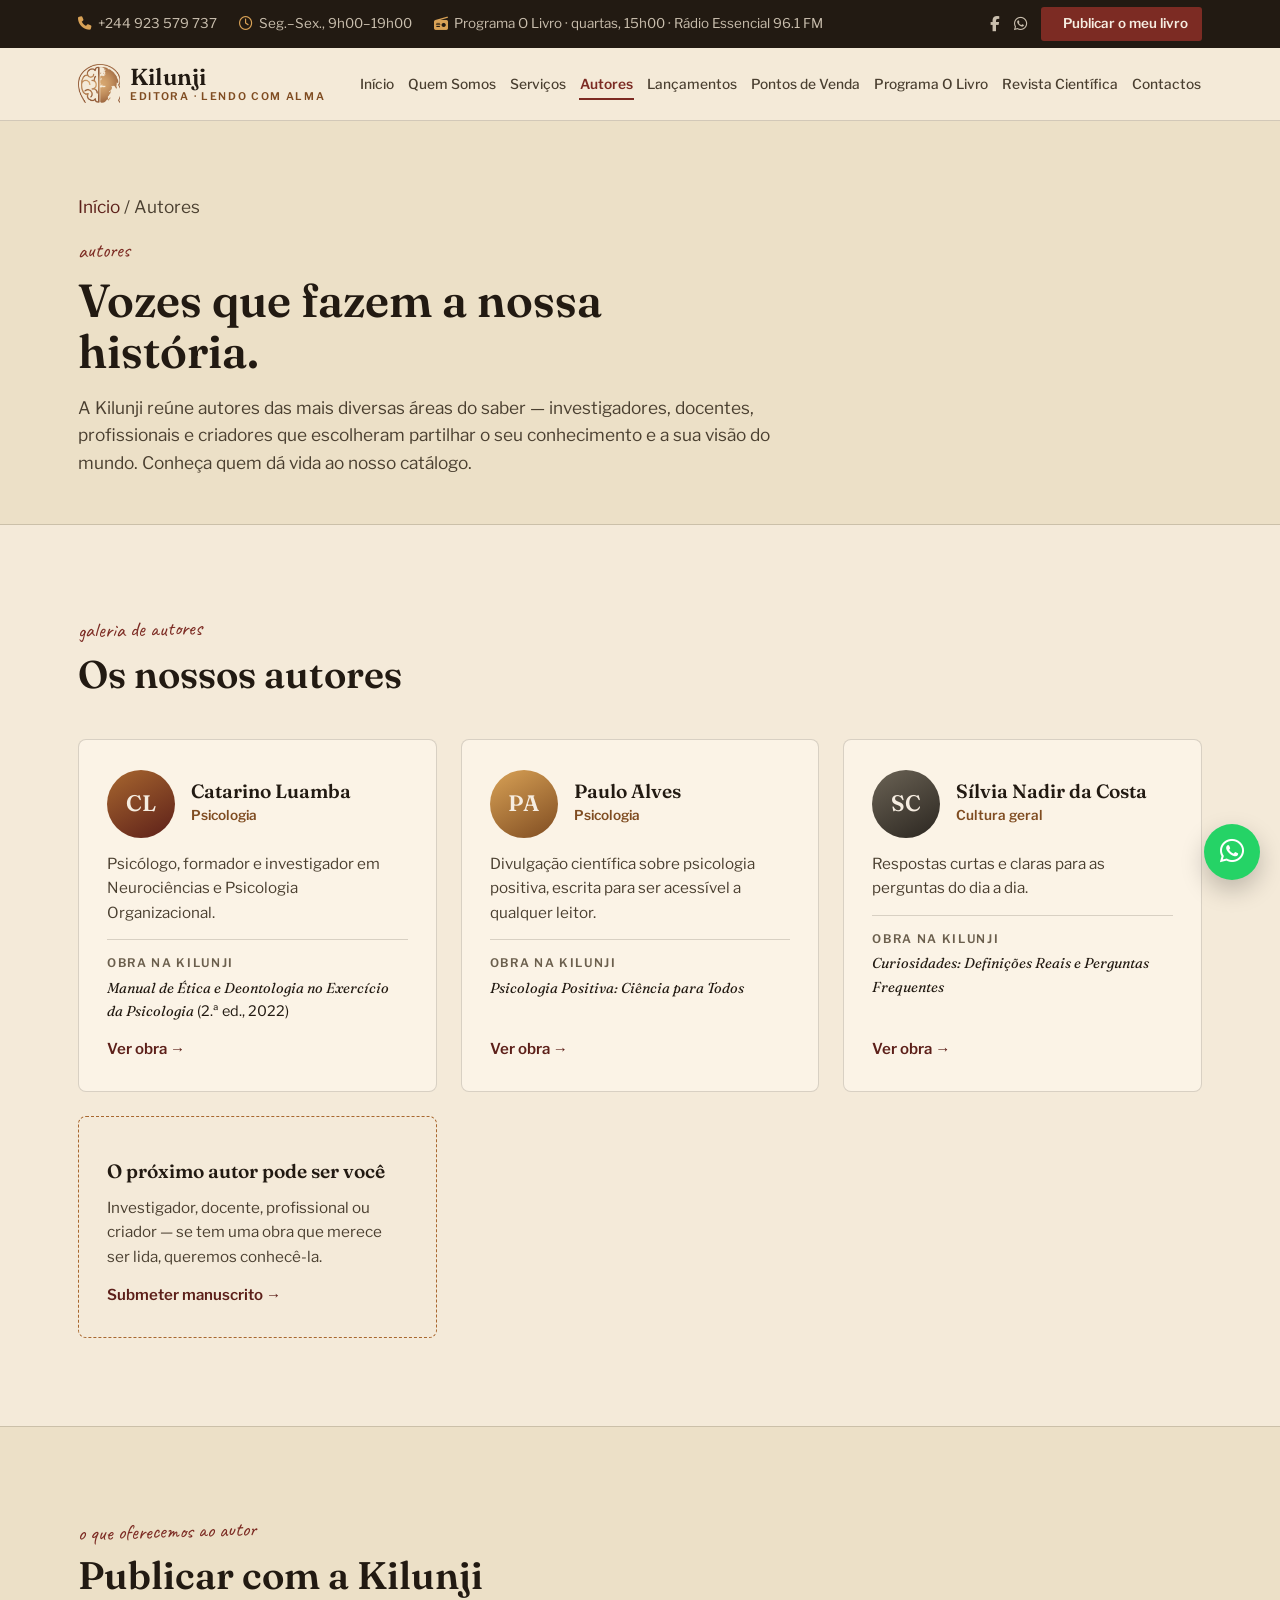
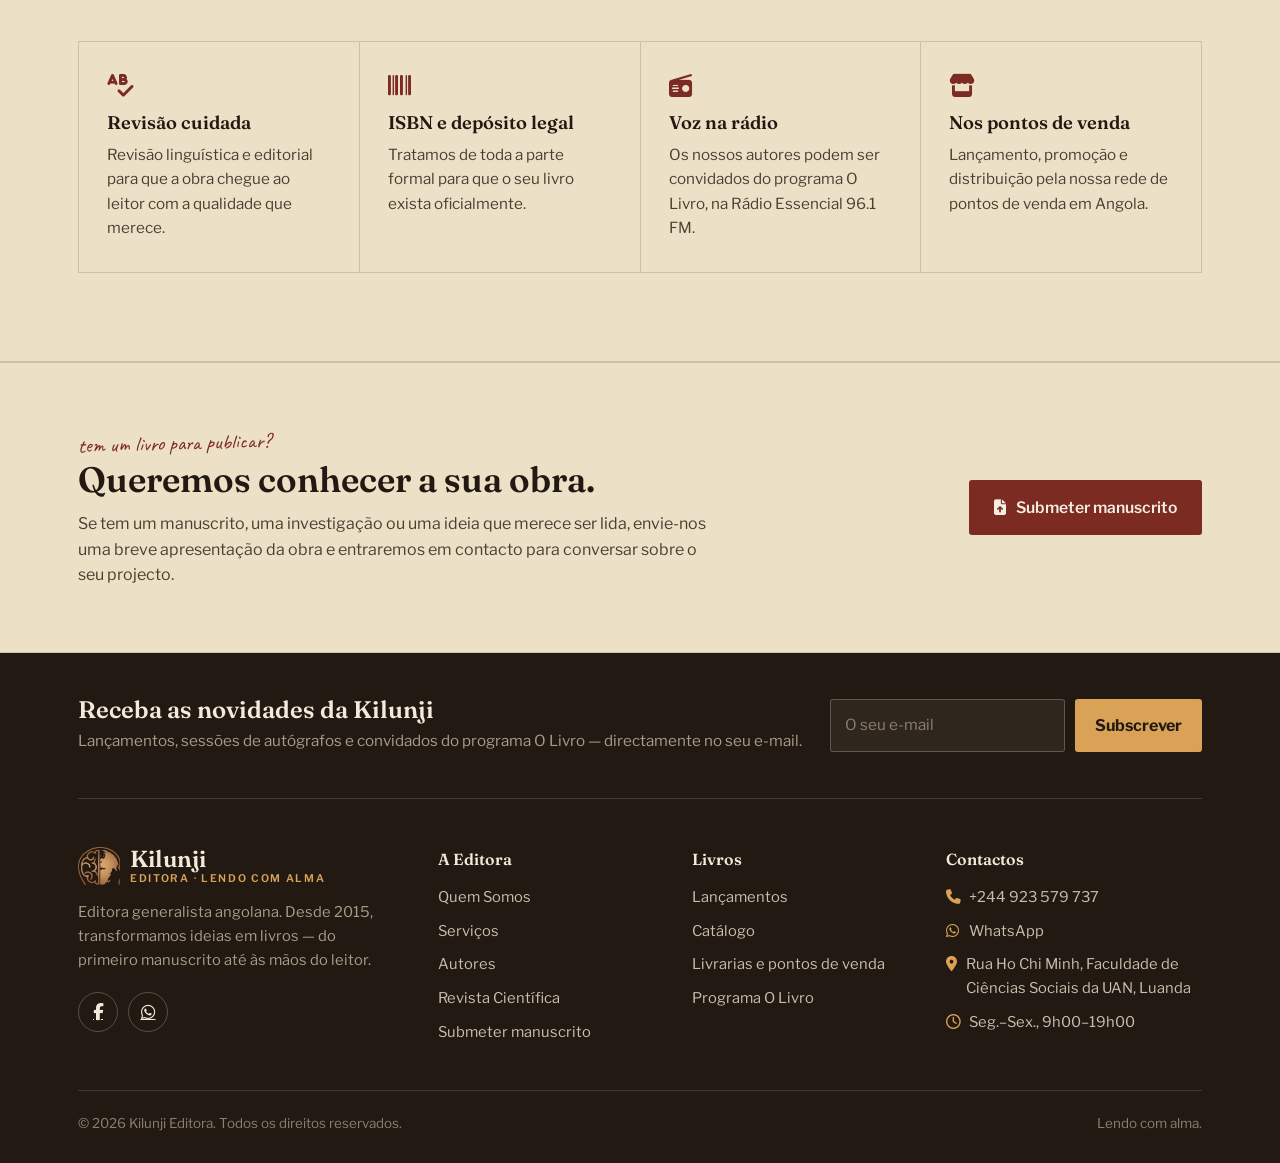
==== commit 248c32f6: "Pontos de Venda e Programa O Livro no menu principal - Menu com os 9 separadores do mapa do site do " ====
--- a/autores.html
+++ b/autores.html
@@ -21,6 +21,20 @@
 </head>
 <body>
 <a class="skip-link" href="#conteudo">Saltar para o conteúdo</a>
+<div class="topbar">
+  <div class="topbar-inner">
+    <div class="topbar-info">
+      <a href="tel:+244923579737"><i class="fa-solid fa-phone" aria-hidden="true"></i> +244 923 579 737</a>
+      <span><i class="fa-regular fa-clock" aria-hidden="true"></i> Seg.–Sex., 9h00–19h00</span>
+      <a href="programa-o-livro.html"><i class="fa-solid fa-radio" aria-hidden="true"></i> Programa O Livro · quartas, 15h00 · Rádio Essencial 96.1 FM</a>
+    </div>
+    <div class="topbar-actions">
+      <a href="https://www.facebook.com/share/19PNBQKD8v/?mibextid=wwXIfr" target="_blank" rel="noopener" aria-label="Facebook da Kilunji"><i class="fa-brands fa-facebook-f" aria-hidden="true"></i></a>
+      <a href="https://wa.me/244923579737" target="_blank" rel="noopener" aria-label="WhatsApp da Kilunji"><i class="fa-brands fa-whatsapp" aria-hidden="true"></i></a>
+      <a class="topbar-cta" href="submeter-livro.html"><i class="fa-solid fa-feather-pointer" aria-hidden="true"></i> Publicar o meu livro</a>
+    </div>
+  </div>
+</div>
 <header class="site-header">
   <nav class="nav" aria-label="Menu principal">
     <a href="index.html" class="brand" aria-label="Kilunji Editora — página inicial">
@@ -32,20 +46,13 @@
       <li><a href="sobre.html">Quem Somos</a></li>
       <li><a href="servicos.html">Serviços</a></li>
       <li><a href="autores.html" class="active" aria-current="page">Autores</a></li>
-      <li class="has-sub">
-        <button type="button" class="sub-toggle" aria-expanded="false" aria-controls="sub-livros">Livros <i class="fa-solid fa-chevron-down" aria-hidden="true"></i></button>
-        <ul class="sub-menu" id="sub-livros">
-          <li><a href="lancamentos.html"><i class="fa-solid fa-star" aria-hidden="true"></i><span>Lançamentos<small>Novidades e destaques</small></span></a></li>
-          <li><a href="catalogo.html"><i class="fa-solid fa-book-open" aria-hidden="true"></i><span>Catálogo completo<small>Todos os títulos Kilunji</small></span></a></li>
-          <li><a href="livrarias.html"><i class="fa-solid fa-mug-hot" aria-hidden="true"></i><span>Livrarias e pontos de venda<small>Books and Coffee e parceiros</small></span></a></li>
-        </ul>
-      </li>
-      <li><a href="programa-o-livro.html">O Livro</a></li>
-      <li><a href="revista.html">Revista</a></li>
+      <li><a href="lancamentos.html">Lançamentos</a></li>
+      <li><a href="livrarias.html">Pontos de Venda</a></li>
+      <li><a href="programa-o-livro.html">Programa O Livro</a></li>
+      <li><a href="revista.html">Revista Científica</a></li>
       <li><a href="contacto.html">Contactos</a></li>
       <li class="mobile-cta"><a href="submeter-livro.html"><i class="fa-solid fa-feather-pointer" aria-hidden="true"></i> Publicar o meu livro</a></li>
     </ul>
-    <a class="nav-cta" href="submeter-livro.html"><i class="fa-solid fa-feather-pointer" aria-hidden="true"></i> Publicar o meu livro</a>
     <button type="button" class="burger" id="burgerBtn" aria-label="Abrir menu" aria-expanded="false" aria-controls="navLinks">
       <i class="fa-solid fa-bars" aria-hidden="true"></i>
     </button>
--- a/assets/css/style.css
+++ b/assets/css/style.css
@@ -87,11 +87,28 @@
 .brand-text b{font-family:'Fraunces', serif; font-weight:600; font-size:1.45rem; letter-spacing:0.2px; color:var(--ink);}
 .brand-text small{font-size:0.66rem; letter-spacing:0.16em; text-transform:uppercase; color:var(--bronze-deep); margin-top:4px; font-weight:600;}
 
-.nav-links{display:flex; align-items:center; gap:18px; list-style:none; margin:0; padding:0;}
+/* Barra superior (contactos + botão principal) */
+.topbar{background:var(--ink); color:#cabfae; font-size:0.84rem;}
+.topbar-inner{max-width:var(--max); margin:0 auto; padding:7px 28px; display:flex; justify-content:space-between; align-items:center; gap:20px;}
+.topbar-info{display:flex; gap:22px; align-items:center; flex-wrap:wrap;}
+.topbar-info a, .topbar-info span{color:#cabfae; text-decoration:none; display:inline-flex; align-items:center; gap:7px;}
+.topbar-info i{color:var(--gold);}
+.topbar-info a:hover{color:var(--paper);}
+.topbar-actions{display:flex; gap:14px; align-items:center;}
+.topbar-actions > a:not(.topbar-cta){color:#cabfae; font-size:0.95rem;}
+.topbar-actions > a:not(.topbar-cta):hover{color:var(--gold);}
+.topbar-cta{
+  display:inline-flex; align-items:center; gap:8px; background:var(--wine); color:#f6ede1; text-decoration:none;
+  padding:6px 14px; border-radius:3px; font-weight:600; white-space:nowrap;
+}
+.topbar-cta:hover, .topbar-cta.active{background:var(--gold); color:var(--ink);}
+@media (max-width:1230px){ .topbar{display:none;} }
+
+.nav-links{display:flex; align-items:center; gap:12px; list-style:none; margin:0; padding:0;}
 .nav-links > li{position:relative;}
 .nav-links > li > a, .sub-toggle{white-space:nowrap;}
 .nav-links a, .sub-toggle{
-  text-decoration:none; font-size:0.92rem; font-weight:500; color:var(--ink-soft);
+  text-decoration:none; font-size:0.86rem; font-weight:500; color:var(--ink-soft);
   padding:6px 1px; border-bottom:2px solid transparent;
   font-family:'Libre Franklin', sans-serif;
 }
@@ -111,7 +128,7 @@
 }
 .sub-menu::before{content:""; position:absolute; top:-14px; left:0; right:0; height:14px;}
 .has-sub.open .sub-menu{opacity:1; visibility:visible; transform:none;}
-@media (hover:hover) and (min-width:1081px){
+@media (hover:hover) and (min-width:1231px){
   .has-sub:hover .sub-menu{opacity:1; visibility:visible; transform:none;}
 }
 .sub-menu a{
@@ -134,7 +151,7 @@
 .burger{display:none; background:none; border:none; cursor:pointer; padding:8px; font-size:1.4rem; color:var(--ink);}
 .nav-links .mobile-cta{display:none;}
 
-@media (max-width:1080px){
+@media (max-width:1230px){
   .nav-links{
     position:fixed; top:var(--header-h); left:0; right:0;
     background:var(--paper);
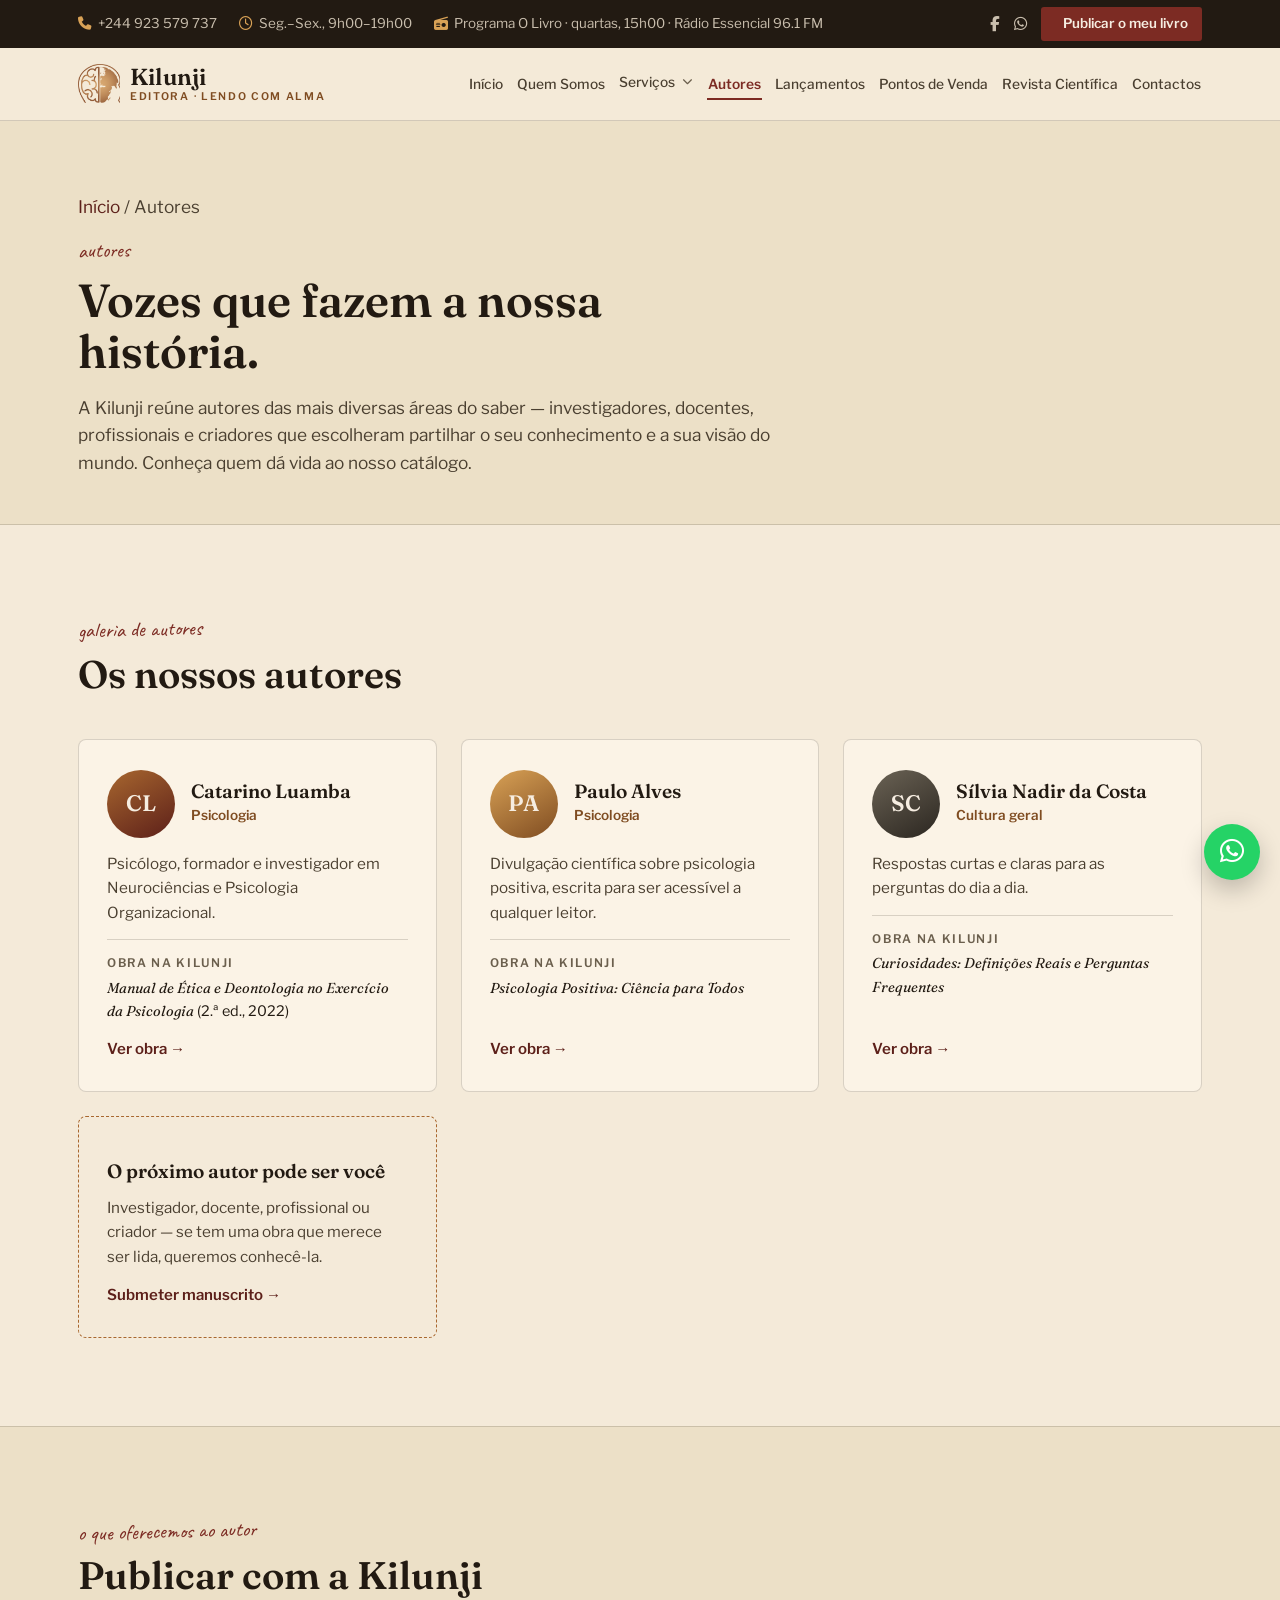
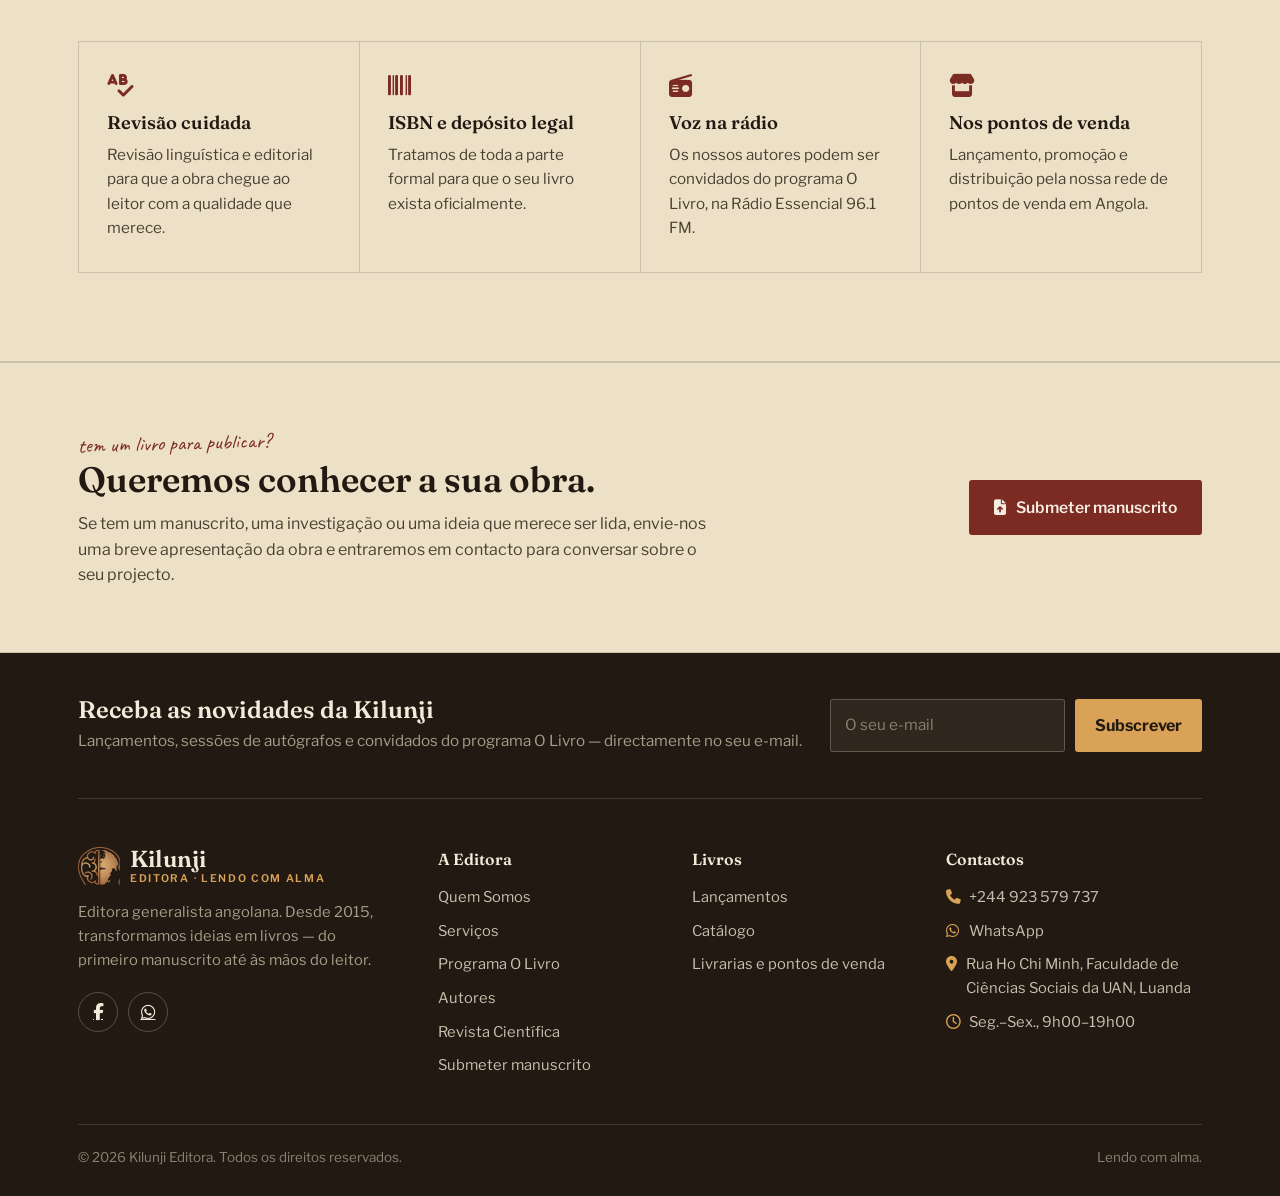
==== commit 903ab242: "Programa O Livro passa a fazer parte dos Serviços - Menu: Serviços com submenu (Todos os serviços, P" ====
--- a/autores.html
+++ b/autores.html
@@ -44,11 +44,17 @@
     <ul class="nav-links" id="navLinks">
       <li><a href="index.html">Início</a></li>
       <li><a href="sobre.html">Quem Somos</a></li>
-      <li><a href="servicos.html">Serviços</a></li>
+      <li class="has-sub">
+        <a href="servicos.html">Serviços</a>
+        <button type="button" class="sub-toggle" aria-expanded="false" aria-controls="sub-servicos" aria-label="Mostrar submenu de Serviços"><i class="fa-solid fa-chevron-down" aria-hidden="true"></i></button>
+        <ul class="sub-menu" id="sub-servicos">
+          <li><a href="servicos.html"><i class="fa-solid fa-layer-group" aria-hidden="true"></i><span>Todos os serviços<small>Edição, revisão, design, distribuição…</small></span></a></li>
+          <li><a href="programa-o-livro.html"><i class="fa-solid fa-radio" aria-hidden="true"></i><span>Programa O Livro<small>Quartas, 15h00 · Rádio Essencial 96.1 FM</small></span></a></li>
+        </ul>
+      </li>
       <li><a href="autores.html" class="active" aria-current="page">Autores</a></li>
       <li><a href="lancamentos.html">Lançamentos</a></li>
       <li><a href="livrarias.html">Pontos de Venda</a></li>
-      <li><a href="programa-o-livro.html">Programa O Livro</a></li>
       <li><a href="revista.html">Revista Científica</a></li>
       <li><a href="contacto.html">Contactos</a></li>
       <li class="mobile-cta"><a href="submeter-livro.html"><i class="fa-solid fa-feather-pointer" aria-hidden="true"></i> Publicar o meu livro</a></li>
@@ -220,6 +226,7 @@
         <ul>
           <li><a href="sobre.html">Quem Somos</a></li>
           <li><a href="servicos.html">Serviços</a></li>
+          <li><a href="programa-o-livro.html">Programa O Livro</a></li>
           <li><a href="autores.html">Autores</a></li>
           <li><a href="revista.html">Revista Científica</a></li>
           <li><a href="submeter-livro.html">Submeter manuscrito</a></li>
@@ -231,7 +238,6 @@
           <li><a href="lancamentos.html">Lançamentos</a></li>
           <li><a href="catalogo.html">Catálogo</a></li>
           <li><a href="livrarias.html">Livrarias e pontos de venda</a></li>
-          <li><a href="programa-o-livro.html">Programa O Livro</a></li>
         </ul>
       </div>
       <div>
--- a/assets/css/style.css
+++ b/assets/css/style.css
@@ -116,6 +116,9 @@
 .nav-links a.active, .sub-toggle.active{color:var(--wine); border-color:var(--wine); font-weight:600;}
 
 .sub-toggle{background:none; border-top:none; border-left:none; border-right:none; cursor:pointer; display:inline-flex; align-items:center; gap:6px;}
+.has-sub{display:flex; align-items:center; gap:3px;}
+.has-sub .sub-toggle{padding:6px 3px; border-bottom:2px solid transparent; color:var(--ink-mute);}
+.has-sub .sub-toggle:hover{border-color:transparent;}
 .sub-toggle i{font-size:0.65rem; transition:transform .2s ease;}
 .has-sub.open .sub-toggle i{transform:rotate(180deg);}
 .sub-menu{
@@ -164,6 +167,8 @@
   .nav-links.open{max-height:calc(100vh - var(--header-h));}
   .nav-links > li > a, .sub-toggle{display:flex; width:100%; padding:14px 28px; border-bottom:1px solid var(--line); font-size:1rem;}
   .nav-links > li > a.active{border-bottom-color:var(--line); background:var(--paper-deep);}
+  .has-sub{display:block;}
+  .has-sub .sub-toggle{display:none;}
   .sub-toggle{justify-content:space-between; pointer-events:none;}
   .sub-toggle i{display:none;}
   .sub-toggle.active{border-bottom-color:var(--line);}
@@ -332,7 +337,15 @@
 .svc ul{margin:0; padding:0; list-style:none;}
 .svc li{margin-bottom:9px; padding-left:24px; position:relative; color:var(--on-dark);}
 .svc li::before{content:"—"; position:absolute; left:0; color:var(--gold);}
+.svc-wide{
+  grid-column:1 / -1; border-right:none !important;
+  display:flex; justify-content:space-between; align-items:center; gap:32px; flex-wrap:wrap;
+  background:linear-gradient(135deg, rgba(124,43,35,0.55), rgba(92,31,25,0.25));
+}
+.svc-wide .svc-text{color:var(--on-dark); margin-bottom:14px; max-width:62ch;}
+.svc-wide .btn-actions{margin-top:0;}
 @media (max-width:780px){
+  .svc-wide{padding:28px 20px !important;}
   .svc-grid{grid-template-columns:1fr;}
   .svc:nth-child(odd){border-right:none;}
   .svc{padding:28px 0;}
